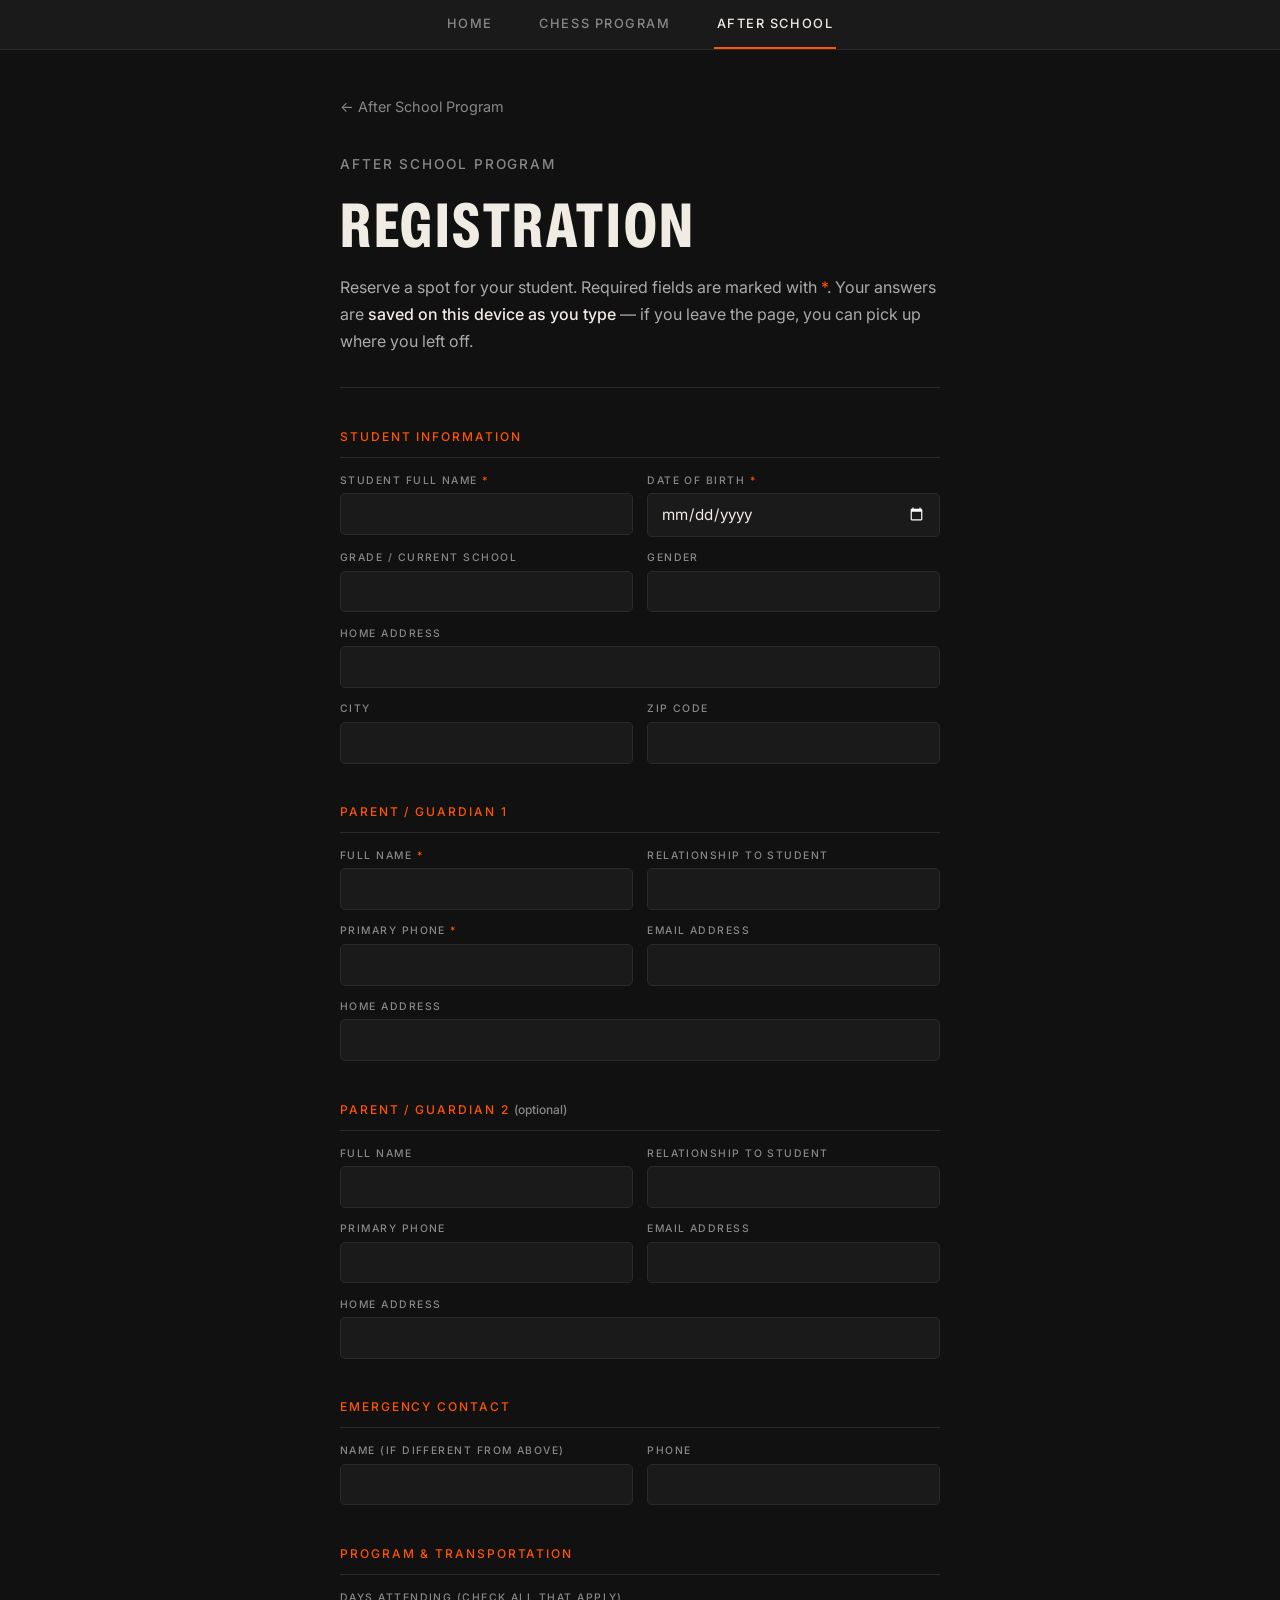
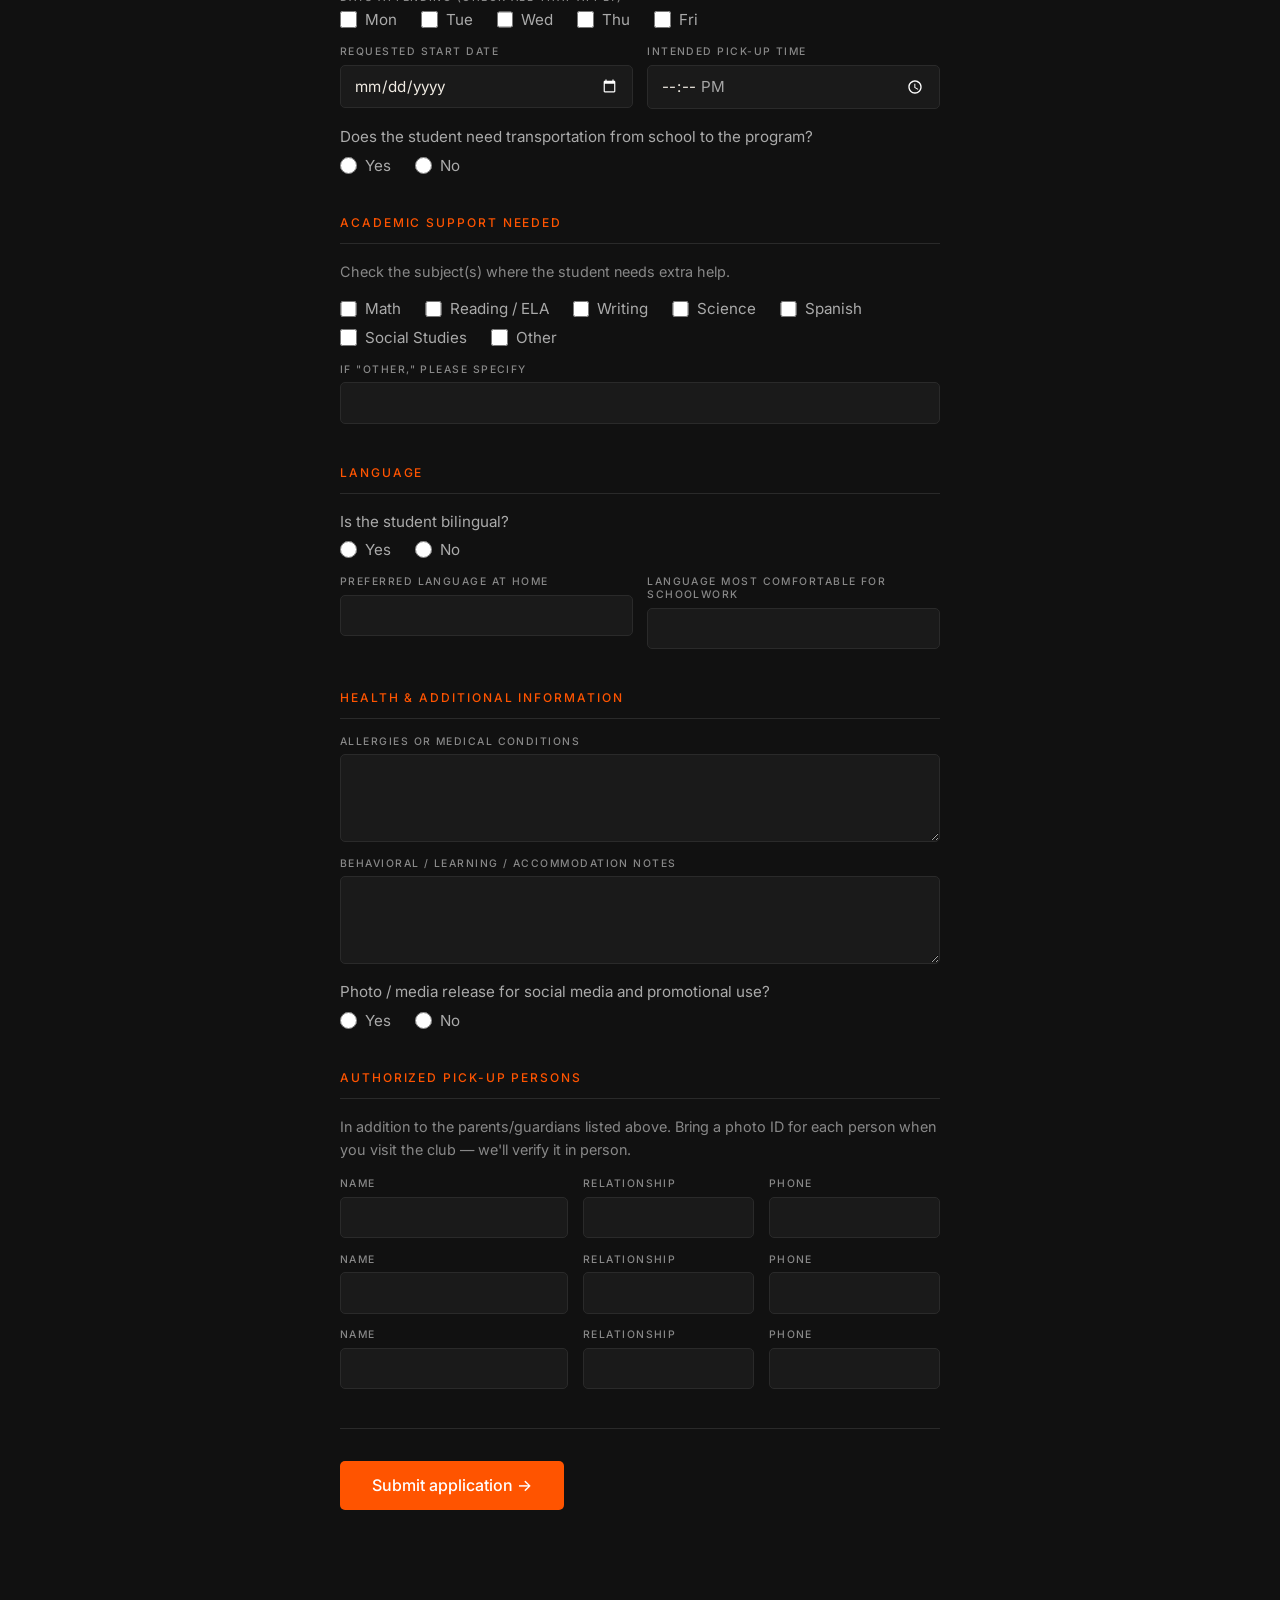
==== after-school-apply.html @ 98c93303 "Update site hours and chess program" ====
<!DOCTYPE html>
<html lang="en">
<head>
  <meta charset="UTF-8" />
  <meta name="viewport" content="width=device-width, initial-scale=1.0" />
  <title>Registration — After School Program — Ralf's Game Club</title>
  <link rel="icon" href="assets/images/favicon.svg" type="image/svg+xml" />
  <link rel="preconnect" href="https://fonts.googleapis.com" />
  <link rel="preconnect" href="https://fonts.gstatic.com" crossorigin />
  <link href="https://fonts.googleapis.com/css2?family=Inter:wght@400;500&display=swap" rel="stylesheet" />
  <style>
    @font-face {
      font-family: 'OGC';
      src: url('assets/fonts/OldschoolGroteskCondensed.ttf') format('truetype');
      font-display: swap;
    }

    *, *::before, *::after { box-sizing: border-box; margin: 0; padding: 0; }

    [hidden] { display: none !important; }

    :root {
      --orange: #ff5400;
      --bg:     #111;
      --surface:#1a1a1a;
      --text:   #f0ebe3;
      --body:   #aaa;
      --muted:  #888;
      --border: #2a2a2a;
      --heading-font: 'OGC', 'Arial Narrow', sans-serif;
      --body-font:    'Inter', system-ui, sans-serif;
    }

    body {
      font-family: var(--body-font);
      background: var(--bg);
      color: var(--text);
      min-height: 100vh;
    }

    /* ── Tab nav ── */
    .tab-bar {
      background: var(--surface);
      border-bottom: 1px solid var(--border);
    }

    .tab-row {
      display: flex;
      justify-content: center;
      gap: clamp(1rem, 5vw, 2.5rem);
      padding: 0 1rem;
    }

    .tab {
      font-size: 0.8rem;
      font-weight: 500;
      letter-spacing: 0.12em;
      text-transform: uppercase;
      color: var(--muted);
      text-decoration: none;
      padding: 1rem 0.2rem;
      border-bottom: 2px solid transparent;
      transition: color 0.2s, border-color 0.2s;
      white-space: nowrap;
    }

    .tab:hover { color: var(--text); }

    .tab.active {
      color: var(--text);
      border-bottom-color: var(--orange);
    }

    main { padding: 3rem 2rem 5rem; }

    .wrap {
      width: 100%;
      max-width: 600px;
      margin: 0 auto;
      display: flex;
      flex-direction: column;
      gap: 2.4rem;
    }

    /* ── Page header ── */
    .page-header {
      display: flex;
      flex-direction: column;
      gap: 1.2rem;
      border-bottom: 1px solid var(--border);
      padding-bottom: 2rem;
    }

    .eyebrow {
      font-size: 0.85rem;
      font-weight: 500;
      letter-spacing: 0.14em;
      text-transform: uppercase;
      color: var(--muted);
    }

    h1 {
      font-family: var(--heading-font);
      font-size: clamp(2.8rem, 8vw, 4rem);
      line-height: 0.92;
      letter-spacing: 0.04em;
      text-transform: uppercase;
      color: var(--text);
    }

    p {
      font-size: 1rem;
      line-height: 1.7;
      color: var(--body);
    }

    p strong { color: var(--text); font-weight: 500; }

    .back-link {
      display: inline-flex;
      align-items: center;
      gap: 0.4rem;
      text-decoration: none;
      color: var(--muted);
      font-size: 0.9rem;
      align-self: flex-start;
      transition: color 0.2s;
    }

    .back-link:hover { color: var(--orange); }

    .draft-note {
      font-size: 0.85rem;
      color: var(--orange);
    }

    /* ── Form sections ── */
    form {
      display: flex;
      flex-direction: column;
      gap: 2.4rem;
    }

    .form-section {
      display: flex;
      flex-direction: column;
      gap: 1rem;
    }

    .section-label {
      font-size: 0.75rem;
      font-weight: 500;
      letter-spacing: 0.16em;
      text-transform: uppercase;
      color: var(--orange);
      padding-bottom: 0.6rem;
      border-bottom: 1px solid var(--border);
    }

    .section-note {
      font-size: 0.9rem;
      line-height: 1.6;
      color: var(--muted);
    }

    .grid {
      display: grid;
      grid-template-columns: 1fr 1fr;
      gap: 0.9rem;
    }

    .grid-3 {
      display: grid;
      grid-template-columns: 1.6fr 1.2fr 1.2fr;
      gap: 0.9rem;
    }

    .full { grid-column: 1 / -1; }

    .field {
      display: flex;
      flex-direction: column;
      gap: 0.4rem;
    }

    .field > label {
      font-size: 0.65rem;
      font-weight: 500;
      letter-spacing: 0.14em;
      text-transform: uppercase;
      color: var(--muted);
    }

    .req { color: var(--orange); }

    input[type="text"],
    input[type="tel"],
    input[type="email"],
    input[type="date"],
    input[type="time"],
    textarea {
      width: 100%;
      background: var(--surface);
      border: 1px solid var(--border);
      border-radius: 5px;
      padding: 0.65rem 0.8rem;
      font-family: var(--body-font);
      font-size: 0.95rem;
      color: var(--text);
    }

    input[type="date"],
    input[type="time"] { color-scheme: dark; }

    input:focus,
    textarea:focus {
      outline: none;
      border-color: var(--orange);
    }

    input::placeholder,
    textarea::placeholder { color: #666; }

    textarea { min-height: 5.5rem; resize: vertical; }

    .question {
      font-size: 0.95rem;
      line-height: 1.6;
      color: var(--body);
    }

    .choice-row {
      display: flex;
      flex-wrap: wrap;
      gap: 0.6rem 1.5rem;
    }

    .choice {
      display: inline-flex;
      align-items: center;
      gap: 0.5rem;
      font-size: 0.95rem;
      color: var(--body);
      cursor: pointer;
    }

    .choice input {
      accent-color: var(--orange);
      width: 1.05rem;
      height: 1.05rem;
      cursor: pointer;
    }

    /* ── Submit ── */
    .submit-wrap {
      border-top: 1px solid var(--border);
      padding-top: 2rem;
      display: flex;
      flex-direction: column;
      gap: 1rem;
    }

    .submit-btn {
      display: inline-block;
      align-self: flex-start;
      background: var(--orange);
      color: #fff;
      border: none;
      cursor: pointer;
      font-family: var(--body-font);
      font-size: 1rem;
      font-weight: 500;
      padding: 0.9rem 2rem;
      border-radius: 5px;
      transition: opacity 0.15s;
    }

    .submit-btn:hover { opacity: 0.85; }
    .submit-btn:disabled { opacity: 0.5; cursor: default; }

    .form-status {
      font-size: 0.9rem;
      line-height: 1.6;
      color: var(--muted);
    }

    .form-status.error { color: #e4694a; }

    /* ── Success panel ── */
    .success-panel {
      background: var(--surface);
      border: 1px solid var(--border);
      border-radius: 6px;
      padding: 2rem;
      display: flex;
      flex-direction: column;
      gap: 0.9rem;
    }

    .success-panel h2 {
      font-family: var(--heading-font);
      font-size: 2rem;
      line-height: 0.92;
      letter-spacing: 0.04em;
      text-transform: uppercase;
      color: var(--text);
    }

    .success-panel .rule {
      width: 32px;
      height: 2px;
      background: var(--orange);
    }

    .success-panel a {
      color: var(--text);
      font-weight: 500;
      text-decoration: none;
    }

    .success-panel a:hover { color: var(--orange); }

    /* ── Responsive ── */
    @media (max-width: 480px) {
      main { padding: 2.5rem 1.5rem 4rem; }
      .grid, .grid-3 { grid-template-columns: 1fr; }
      .submit-btn { display: block; align-self: stretch; text-align: center; }
    }
  </style>
</head>
<body>

  <nav class="tab-bar" aria-label="Site">
    <div class="tab-row">
      <a class="tab" href="index.html">Home</a>
      <a class="tab" href="chess.html">Chess Program</a>
      <a class="tab active" href="after-school.html" aria-current="page">After School</a>
    </div>
  </nav>

  <main>
    <div class="wrap">

      <a class="back-link" href="after-school.html">← After School Program</a>

      <div class="page-header">
        <p class="eyebrow">After School Program</p>
        <h1>Registration</h1>
        <p>Reserve a spot for your student. Required fields are marked with <span class="req">*</span>.
        Your answers are <strong>saved on this device as you type</strong> — if you leave the page, you can pick up where you left off.</p>
        <p class="draft-note" id="draft-note" hidden>Welcome back — your saved answers were restored.</p>
      </div>

      <div class="success-panel" id="success-panel" hidden>
        <h2>Application received</h2>
        <div class="rule"></div>
        <p>Thank you — we have your registration and will be in touch soon to confirm your student's spot. Everyone's welcome at the table.</p>
        <a href="after-school.html">← Back to the After School Program</a>
      </div>

      <form id="application-form" novalidate>

        <div class="form-section">
          <p class="section-label">Student information</p>
          <div class="grid">
            <div class="field">
              <label for="student_name">Student full name <span class="req">*</span></label>
              <input type="text" id="student_name" name="student_name" autocomplete="off" required />
            </div>
            <div class="field">
              <label for="student_dob">Date of birth <span class="req">*</span></label>
              <input type="date" id="student_dob" name="student_dob" required />
            </div>
            <div class="field">
              <label for="student_grade_school">Grade / current school</label>
              <input type="text" id="student_grade_school" name="student_grade_school" />
            </div>
            <div class="field">
              <label for="student_gender">Gender</label>
              <input type="text" id="student_gender" name="student_gender" />
            </div>
            <div class="field full">
              <label for="student_address">Home address</label>
              <input type="text" id="student_address" name="student_address" />
            </div>
            <div class="field">
              <label for="student_city">City</label>
              <input type="text" id="student_city" name="student_city" />
            </div>
            <div class="field">
              <label for="student_zip">ZIP code</label>
              <input type="text" id="student_zip" name="student_zip" inputmode="numeric" />
            </div>
          </div>
        </div>

        <div class="form-section">
          <p class="section-label">Parent / Guardian 1</p>
          <div class="grid">
            <div class="field">
              <label for="g1_name">Full name <span class="req">*</span></label>
              <input type="text" id="g1_name" name="g1_name" required />
            </div>
            <div class="field">
              <label for="g1_relationship">Relationship to student</label>
              <input type="text" id="g1_relationship" name="g1_relationship" />
            </div>
            <div class="field">
              <label for="g1_phone">Primary phone <span class="req">*</span></label>
              <input type="tel" id="g1_phone" name="g1_phone" required />
            </div>
            <div class="field">
              <label for="g1_email">Email address</label>
              <input type="email" id="g1_email" name="g1_email" />
            </div>
            <div class="field full">
              <label for="g1_address">Home address</label>
              <input type="text" id="g1_address" name="g1_address" />
            </div>
          </div>
        </div>

        <div class="form-section">
          <p class="section-label">Parent / Guardian 2 <span style="color:var(--muted); letter-spacing:normal; text-transform:none;">(optional)</span></p>
          <div class="grid">
            <div class="field">
              <label for="g2_name">Full name</label>
              <input type="text" id="g2_name" name="g2_name" />
            </div>
            <div class="field">
              <label for="g2_relationship">Relationship to student</label>
              <input type="text" id="g2_relationship" name="g2_relationship" />
            </div>
            <div class="field">
              <label for="g2_phone">Primary phone</label>
              <input type="tel" id="g2_phone" name="g2_phone" />
            </div>
            <div class="field">
              <label for="g2_email">Email address</label>
              <input type="email" id="g2_email" name="g2_email" />
            </div>
            <div class="field full">
              <label for="g2_address">Home address</label>
              <input type="text" id="g2_address" name="g2_address" />
            </div>
          </div>
        </div>

        <div class="form-section">
          <p class="section-label">Emergency contact</p>
          <div class="grid">
            <div class="field">
              <label for="ec_name">Name (if different from above)</label>
              <input type="text" id="ec_name" name="ec_name" />
            </div>
            <div class="field">
              <label for="ec_phone">Phone</label>
              <input type="tel" id="ec_phone" name="ec_phone" />
            </div>
          </div>
        </div>

        <div class="form-section">
          <p class="section-label">Program &amp; transportation</p>
          <div class="field">
            <label>Days attending (check all that apply)</label>
            <div class="choice-row">
              <label class="choice"><input type="checkbox" name="day_mon" /> Mon</label>
              <label class="choice"><input type="checkbox" name="day_tue" /> Tue</label>
              <label class="choice"><input type="checkbox" name="day_wed" /> Wed</label>
              <label class="choice"><input type="checkbox" name="day_thu" /> Thu</label>
              <label class="choice"><input type="checkbox" name="day_fri" /> Fri</label>
            </div>
          </div>
          <div class="grid">
            <div class="field">
              <label for="start_date">Requested start date</label>
              <input type="date" id="start_date" name="start_date" />
            </div>
            <div class="field">
              <label for="pickup_time">Intended pick-up time</label>
              <input type="time" id="pickup_time" name="pickup_time" min="15:00" max="18:30" />
            </div>
          </div>
          <div class="field">
            <p class="question">Does the student need transportation from school to the program?</p>
            <div class="choice-row">
              <label class="choice"><input type="radio" name="transportation" value="Yes" /> Yes</label>
              <label class="choice"><input type="radio" name="transportation" value="No" /> No</label>
            </div>
          </div>
        </div>

        <div class="form-section">
          <p class="section-label">Academic support needed</p>
          <p class="section-note">Check the subject(s) where the student needs extra help.</p>
          <div class="choice-row">
            <label class="choice"><input type="checkbox" name="subj_math" /> Math</label>
            <label class="choice"><input type="checkbox" name="subj_reading" /> Reading / ELA</label>
            <label class="choice"><input type="checkbox" name="subj_writing" /> Writing</label>
            <label class="choice"><input type="checkbox" name="subj_science" /> Science</label>
            <label class="choice"><input type="checkbox" name="subj_spanish" /> Spanish</label>
            <label class="choice"><input type="checkbox" name="subj_social" /> Social Studies</label>
            <label class="choice"><input type="checkbox" name="subj_other" /> Other</label>
          </div>
          <div class="field">
            <label for="subj_other_text">If "other," please specify</label>
            <input type="text" id="subj_other_text" name="subj_other_text" />
          </div>
        </div>

        <div class="form-section">
          <p class="section-label">Language</p>
          <div class="field">
            <p class="question">Is the student bilingual?</p>
            <div class="choice-row">
              <label class="choice"><input type="radio" name="bilingual" value="Yes" /> Yes</label>
              <label class="choice"><input type="radio" name="bilingual" value="No" /> No</label>
            </div>
          </div>
          <div class="grid">
            <div class="field">
              <label for="lang_home">Preferred language at home</label>
              <input type="text" id="lang_home" name="lang_home" />
            </div>
            <div class="field">
              <label for="lang_school">Language most comfortable for schoolwork</label>
              <input type="text" id="lang_school" name="lang_school" />
            </div>
          </div>
        </div>

        <div class="form-section">
          <p class="section-label">Health &amp; additional information</p>
          <div class="grid">
            <div class="field full">
              <label for="health_allergies">Allergies or medical conditions</label>
              <textarea id="health_allergies" name="health_allergies"></textarea>
            </div>
            <div class="field full">
              <label for="health_notes">Behavioral / learning / accommodation notes</label>
              <textarea id="health_notes" name="health_notes"></textarea>
            </div>
          </div>
          <div class="field">
            <p class="question">Photo / media release for social media and promotional use?</p>
            <div class="choice-row">
              <label class="choice"><input type="radio" name="media_release" value="Yes" /> Yes</label>
              <label class="choice"><input type="radio" name="media_release" value="No" /> No</label>
            </div>
          </div>
        </div>

        <div class="form-section">
          <p class="section-label">Authorized pick-up persons</p>
          <p class="section-note">In addition to the parents/guardians listed above. Bring a photo ID for each person when you visit the club — we'll verify it in person.</p>
          <div class="grid-3">
            <div class="field">
              <label for="pickup1_name">Name</label>
              <input type="text" id="pickup1_name" name="pickup1_name" />
            </div>
            <div class="field">
              <label for="pickup1_rel">Relationship</label>
              <input type="text" id="pickup1_rel" name="pickup1_rel" />
            </div>
            <div class="field">
              <label for="pickup1_phone">Phone</label>
              <input type="tel" id="pickup1_phone" name="pickup1_phone" />
            </div>
            <div class="field">
              <label for="pickup2_name">Name</label>
              <input type="text" id="pickup2_name" name="pickup2_name" />
            </div>
            <div class="field">
              <label for="pickup2_rel">Relationship</label>
              <input type="text" id="pickup2_rel" name="pickup2_rel" />
            </div>
            <div class="field">
              <label for="pickup2_phone">Phone</label>
              <input type="tel" id="pickup2_phone" name="pickup2_phone" />
            </div>
            <div class="field">
              <label for="pickup3_name">Name</label>
              <input type="text" id="pickup3_name" name="pickup3_name" />
            </div>
            <div class="field">
              <label for="pickup3_rel">Relationship</label>
              <input type="text" id="pickup3_rel" name="pickup3_rel" />
            </div>
            <div class="field">
              <label for="pickup3_phone">Phone</label>
              <input type="tel" id="pickup3_phone" name="pickup3_phone" />
            </div>
          </div>
        </div>

        <div class="submit-wrap">
          <button type="submit" class="submit-btn" id="submit-btn">Submit application →</button>
          <p class="form-status" id="form-status"></p>
        </div>

      </form>

    </div>
  </main>

  <script>
    (function () {
      var STORAGE_KEY = 'rgc-after-school-application';
      var form = document.getElementById('application-form');
      var draftNote = document.getElementById('draft-note');
      var successPanel = document.getElementById('success-panel');
      var submitBtn = document.getElementById('submit-btn');
      var statusEl = document.getElementById('form-status');

      /* ── Draft persistence ── */
      function snapshot() {
        var data = {};
        Array.prototype.forEach.call(form.elements, function (el) {
          if (!el.name) return;
          if (el.type === 'checkbox') data[el.name] = el.checked;
          else if (el.type === 'radio') { if (el.checked) data[el.name] = el.value; }
          else data[el.name] = el.value;
        });
        return data;
      }

      function saveDraft() {
        try { localStorage.setItem(STORAGE_KEY, JSON.stringify(snapshot())); } catch (e) {}
      }

      function restoreDraft() {
        var saved;
        try { saved = JSON.parse(localStorage.getItem(STORAGE_KEY) || 'null'); } catch (e) {}
        if (!saved) return;
        var restoredAny = false;
        Array.prototype.forEach.call(form.elements, function (el) {
          if (!el.name || !(el.name in saved)) return;
          if (el.type === 'checkbox') {
            el.checked = !!saved[el.name];
            if (el.checked) restoredAny = true;
          } else if (el.type === 'radio') {
            el.checked = (el.value === saved[el.name]);
            if (el.checked) restoredAny = true;
          } else {
            el.value = saved[el.name] || '';
            if (el.value) restoredAny = true;
          }
        });
        if (restoredAny) draftNote.hidden = false;
      }

      form.addEventListener('input', saveDraft);
      form.addEventListener('change', saveDraft);
      restoreDraft();

      /* ── Formatting helpers ── */
      function fmtDate(iso) {
        if (!iso) return '';
        var p = iso.split('-');
        return p.length === 3 ? p[1] + '/' + p[2] + '/' + p[0] : iso;
      }

      function fmtTime(t) {
        if (!t) return '';
        var p = t.split(':');
        var h = parseInt(p[0], 10);
        var ap = h >= 12 ? 'PM' : 'AM';
        h = h % 12 || 12;
        return h + ':' + p[1] + ' ' + ap;
      }

      function val(name) {
        var el = form.elements[name];
        return el ? el.value.trim() : '';
      }

      function radio(name) {
        var el = form.querySelector('input[name="' + name + '"]:checked');
        return el ? el.value : '';
      }

      function checkedList(pairs) {
        return pairs.filter(function (p) { return form.elements[p[0]].checked; })
                    .map(function (p) { return p[1]; })
                    .join(', ');
      }

      function pickupRow(n) {
        var parts = [val('pickup' + n + '_name'), val('pickup' + n + '_rel'), val('pickup' + n + '_phone')];
        return parts.some(Boolean) ? parts.join(' — ') : '';
      }

      /* ── Submit ── */
      form.addEventListener('submit', function (e) {
        e.preventDefault();
        if (!form.reportValidity()) return;

        var payload = {
          _subject: "After School Program Registration — " + val('student_name'),
          _template: 'table',
          'Student full name': val('student_name'),
          'Date of birth': fmtDate(val('student_dob')),
          'Grade / current school': val('student_grade_school'),
          'Gender': val('student_gender'),
          'Student home address': [val('student_address'), val('student_city'), val('student_zip')].filter(Boolean).join(', '),
          'Guardian 1 name': val('g1_name'),
          'Guardian 1 relationship': val('g1_relationship'),
          'Guardian 1 phone': val('g1_phone'),
          'Guardian 1 email': val('g1_email'),
          'Guardian 1 address': val('g1_address'),
          'Guardian 2 name': val('g2_name'),
          'Guardian 2 relationship': val('g2_relationship'),
          'Guardian 2 phone': val('g2_phone'),
          'Guardian 2 email': val('g2_email'),
          'Guardian 2 address': val('g2_address'),
          'Emergency contact': val('ec_name'),
          'Emergency contact phone': val('ec_phone'),
          'Days attending': checkedList([
            ['day_mon', 'Mon'], ['day_tue', 'Tue'], ['day_wed', 'Wed'], ['day_thu', 'Thu'], ['day_fri', 'Fri']
          ]),
          'Requested start date': fmtDate(val('start_date')),
          'Intended pick-up time': fmtTime(val('pickup_time')),
          'Needs transportation from school': radio('transportation'),
          'Academic support needed': checkedList([
            ['subj_math', 'Math'], ['subj_reading', 'Reading / ELA'], ['subj_writing', 'Writing'],
            ['subj_science', 'Science'], ['subj_spanish', 'Spanish'], ['subj_social', 'Social Studies'],
            ['subj_other', 'Other']
          ]),
          'Other subject': val('subj_other_text'),
          'Bilingual': radio('bilingual'),
          'Preferred language at home': val('lang_home'),
          'Language for schoolwork': val('lang_school'),
          'Allergies or medical conditions': val('health_allergies'),
          'Behavioral / learning / accommodation notes': val('health_notes'),
          'Photo / media release': radio('media_release'),
          'Authorized pick-up person 1': pickupRow(1),
          'Authorized pick-up person 2': pickupRow(2),
          'Authorized pick-up person 3': pickupRow(3)
        };

        submitBtn.disabled = true;
        submitBtn.textContent = 'Sending…';
        statusEl.textContent = '';
        statusEl.classList.remove('error');

        var endpoint = 'https://formsubmit.co/ajax/' + ['vicky', 'ralfsgameclub.com'].join('@');

        fetch(endpoint, {
          method: 'POST',
          headers: { 'Content-Type': 'application/json', 'Accept': 'application/json' },
          body: JSON.stringify(payload)
        })
          .then(function (res) {
            if (!res.ok) throw new Error('HTTP ' + res.status);
            return res.json();
          })
          .then(function (json) {
            if (!json || String(json.success) !== 'true') throw new Error(json && json.message);
            try { localStorage.removeItem(STORAGE_KEY); } catch (e) {}
            form.hidden = true;
            draftNote.hidden = true;
            successPanel.hidden = false;
            successPanel.scrollIntoView({ behavior: 'smooth', block: 'center' });
          })
          .catch(function () {
            submitBtn.disabled = false;
            submitBtn.textContent = 'Submit application →';
            statusEl.classList.add('error');
            statusEl.textContent = "Something went wrong and your application wasn't sent. Your answers are still saved on this device — please try again in a moment.";
          });
      });
    })();
  </script>

</body>
</html>
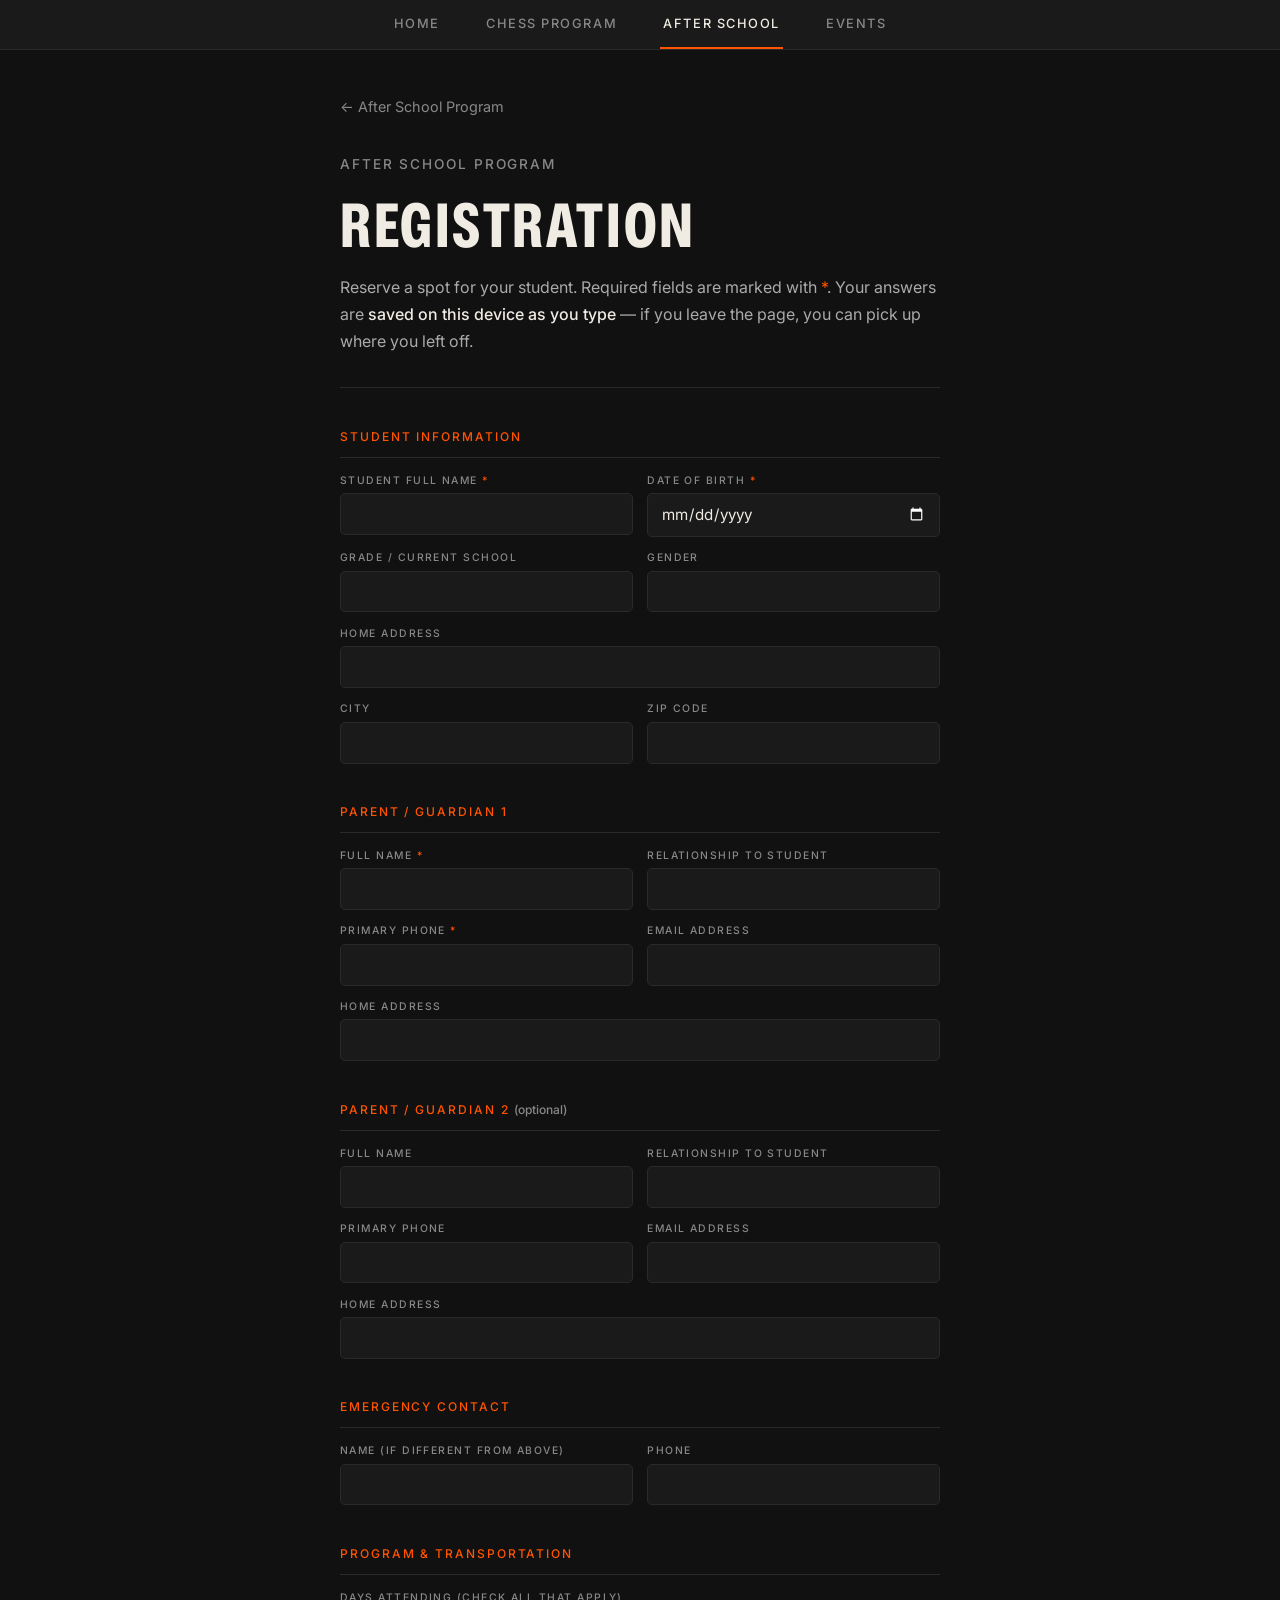
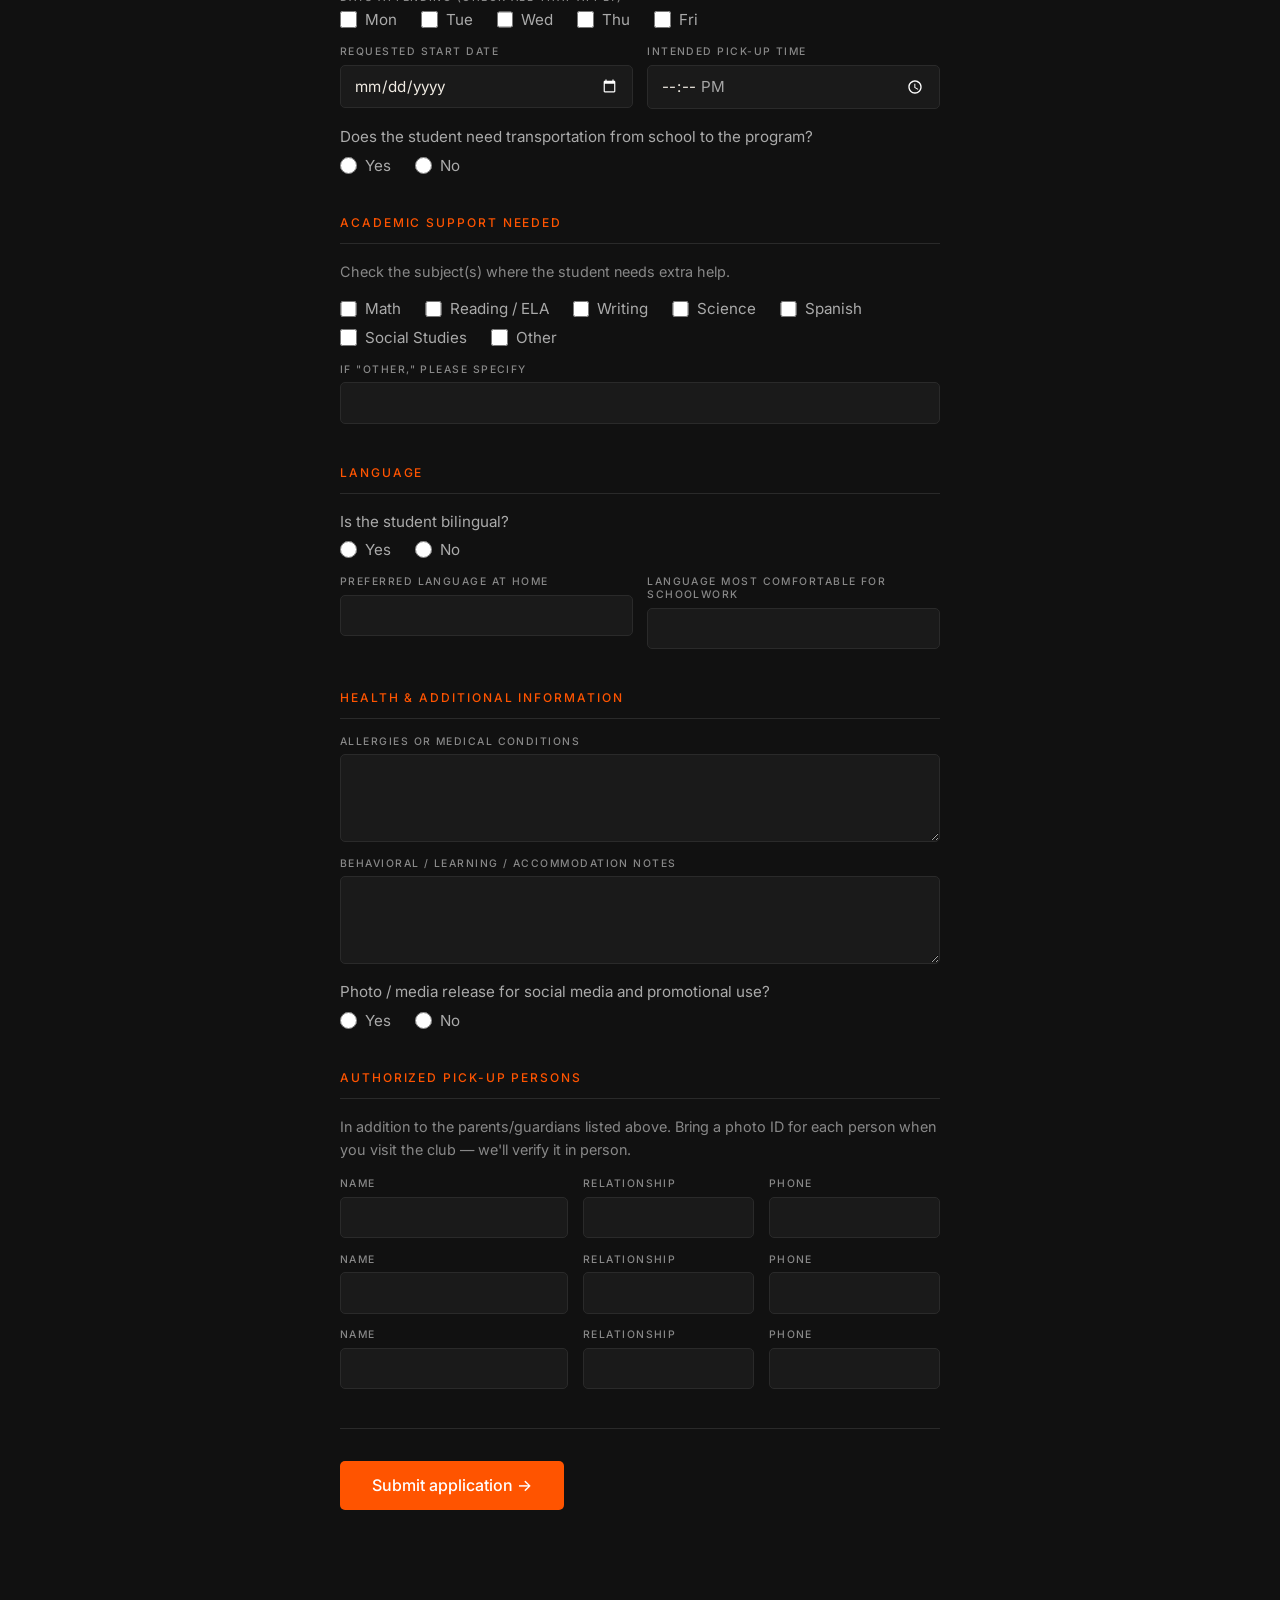
==== commit 4f4c2a87: "Add events calendar and update hours" ====
--- a/after-school-apply.html
+++ b/after-school-apply.html
@@ -335,6 +335,7 @@
       <a class="tab" href="index.html">Home</a>
       <a class="tab" href="chess.html">Chess Program</a>
       <a class="tab active" href="after-school.html" aria-current="page">After School</a>
+      <a class="tab" href="events.html">Events</a>
     </div>
   </nav>
 
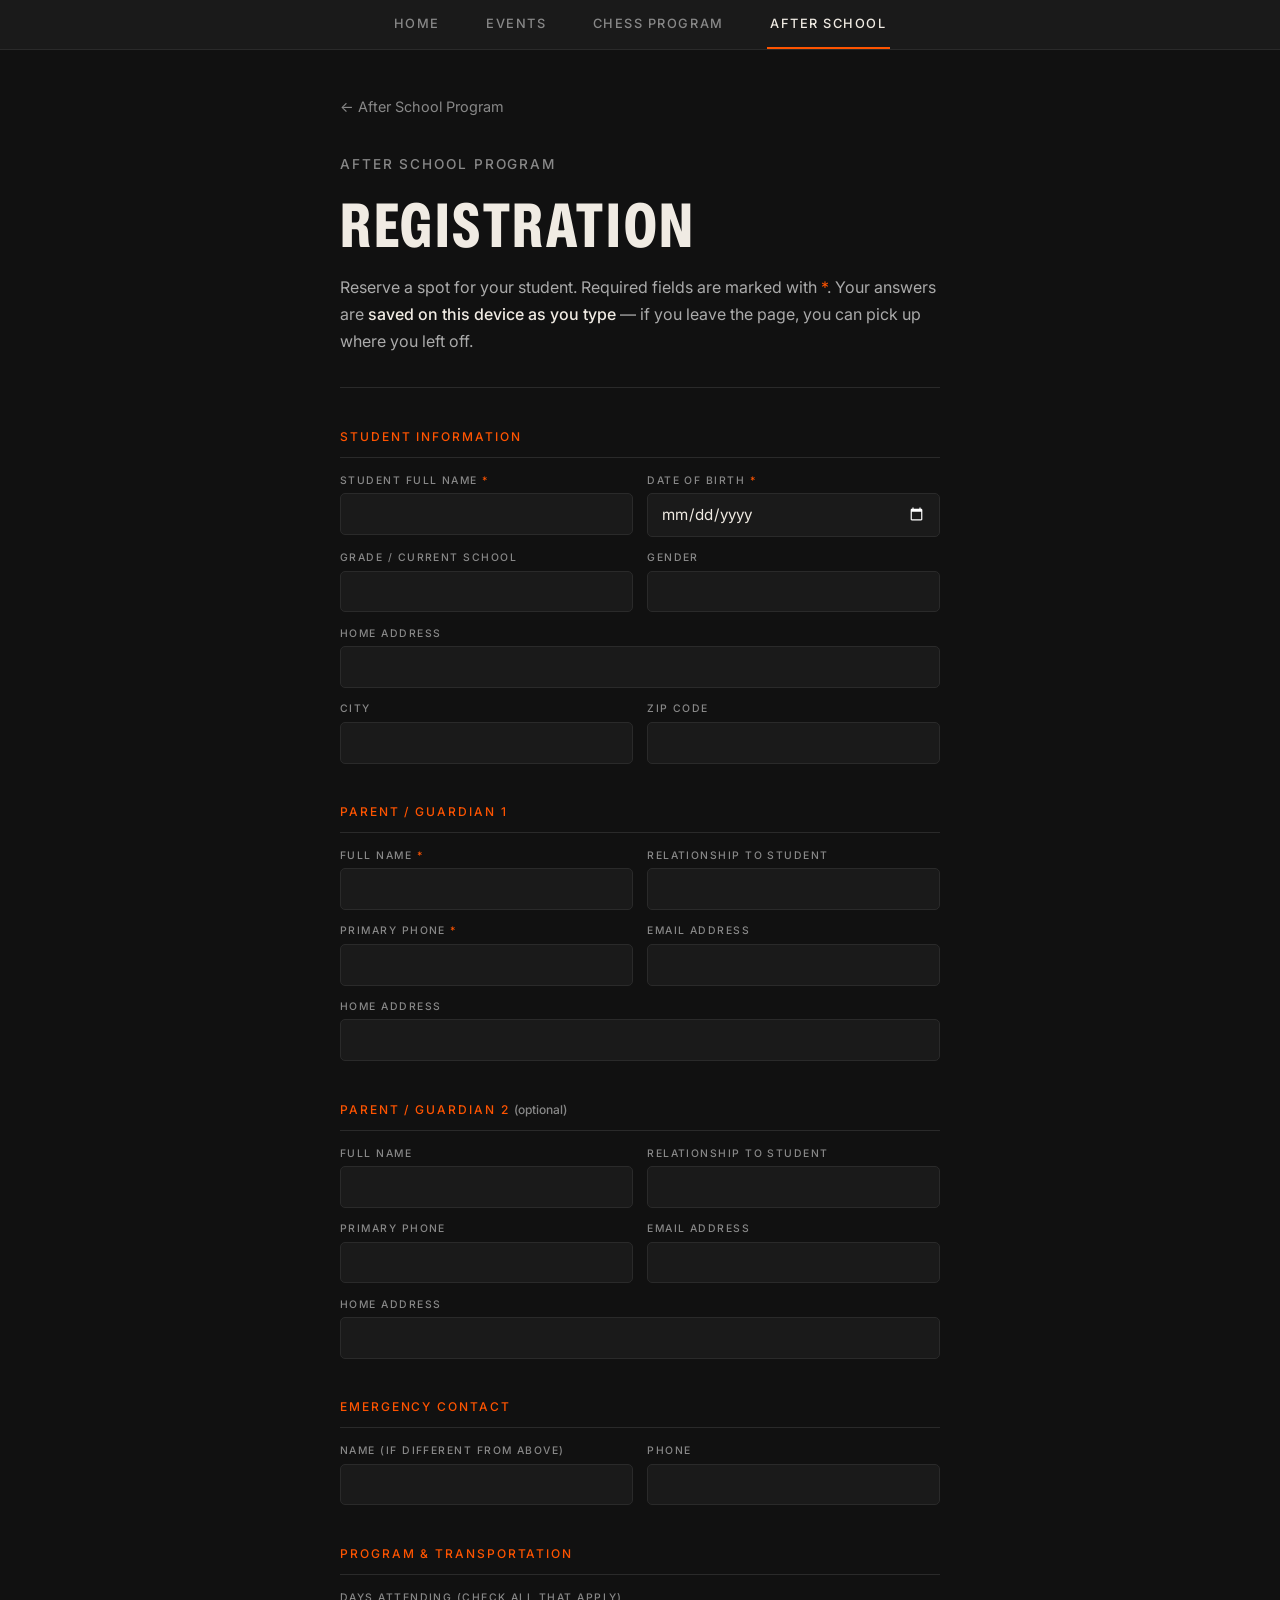
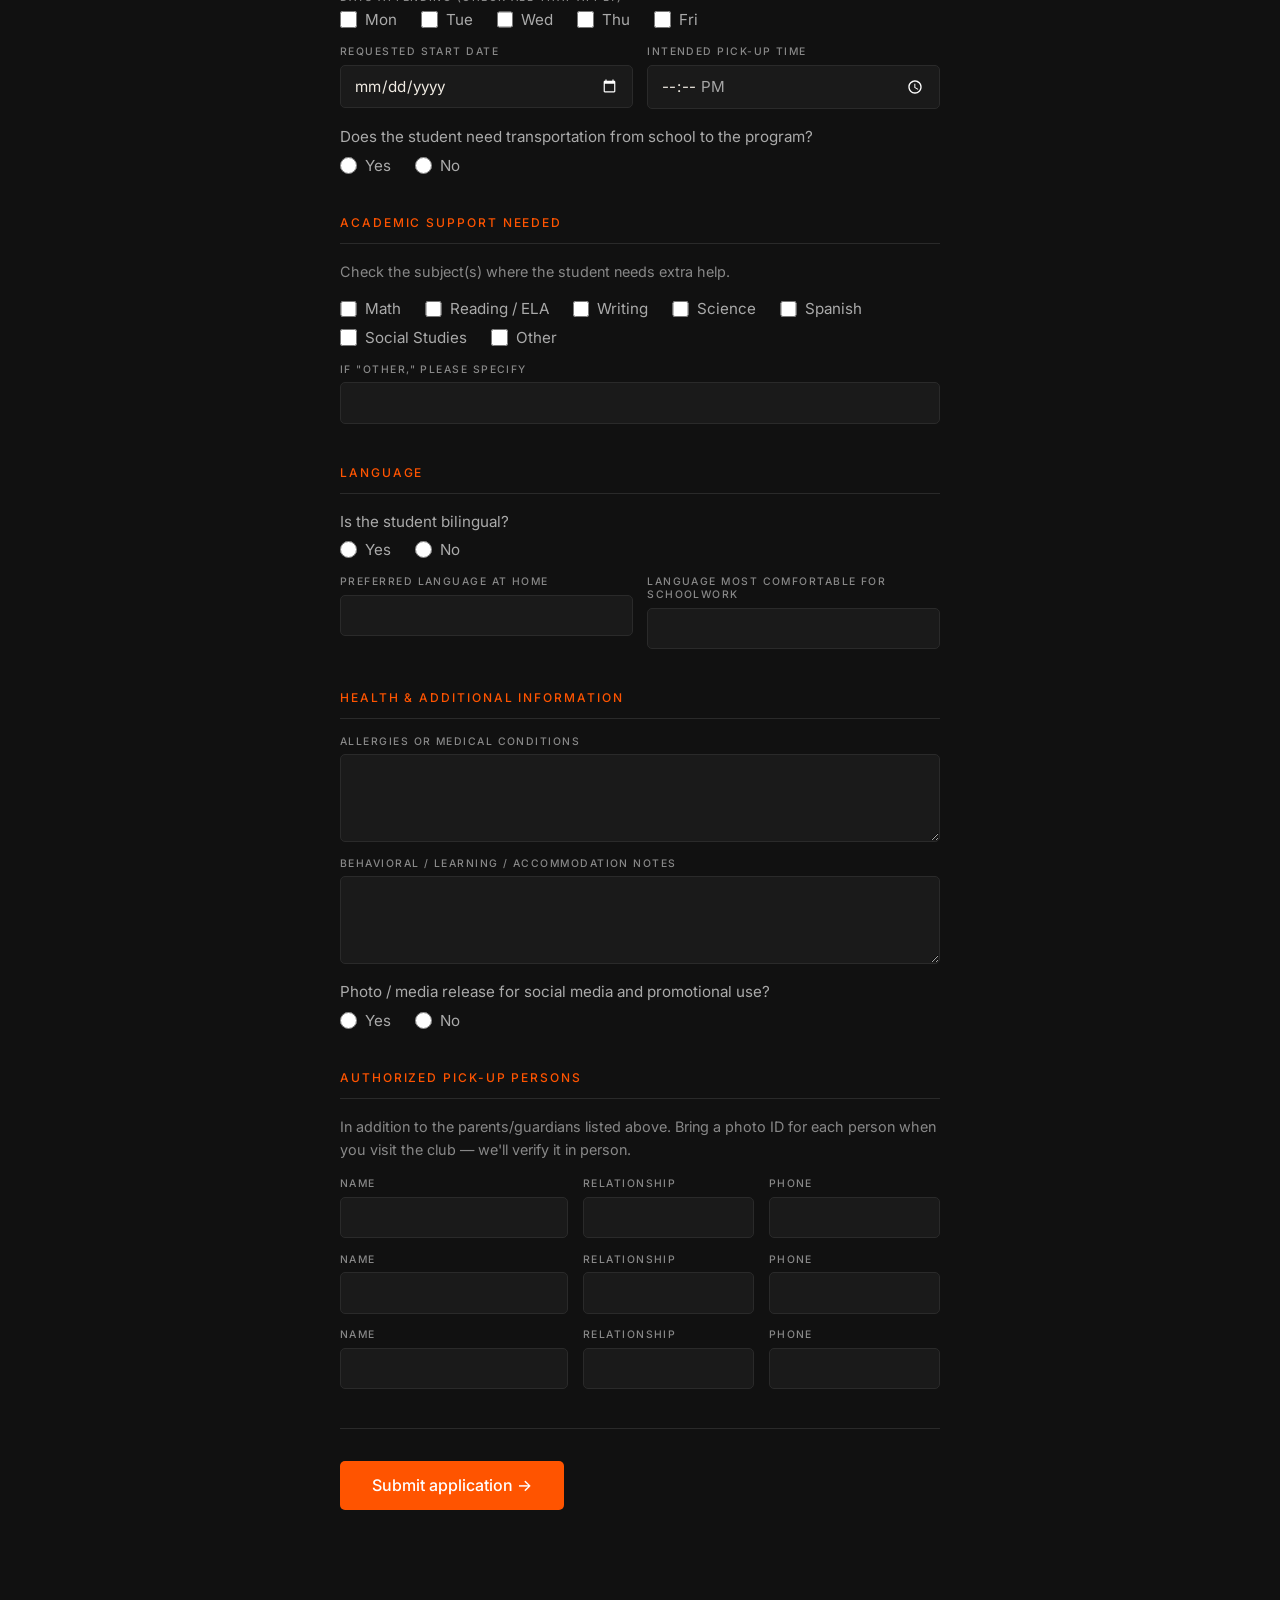
==== commit 71ae23f4: "Move events next to home in navigation" ====
--- a/after-school-apply.html
+++ b/after-school-apply.html
@@ -333,9 +333,9 @@
   <nav class="tab-bar" aria-label="Site">
     <div class="tab-row">
       <a class="tab" href="index.html">Home</a>
+      <a class="tab" href="events.html">Events</a>
       <a class="tab" href="chess.html">Chess Program</a>
       <a class="tab active" href="after-school.html" aria-current="page">After School</a>
-      <a class="tab" href="events.html">Events</a>
     </div>
   </nav>
 
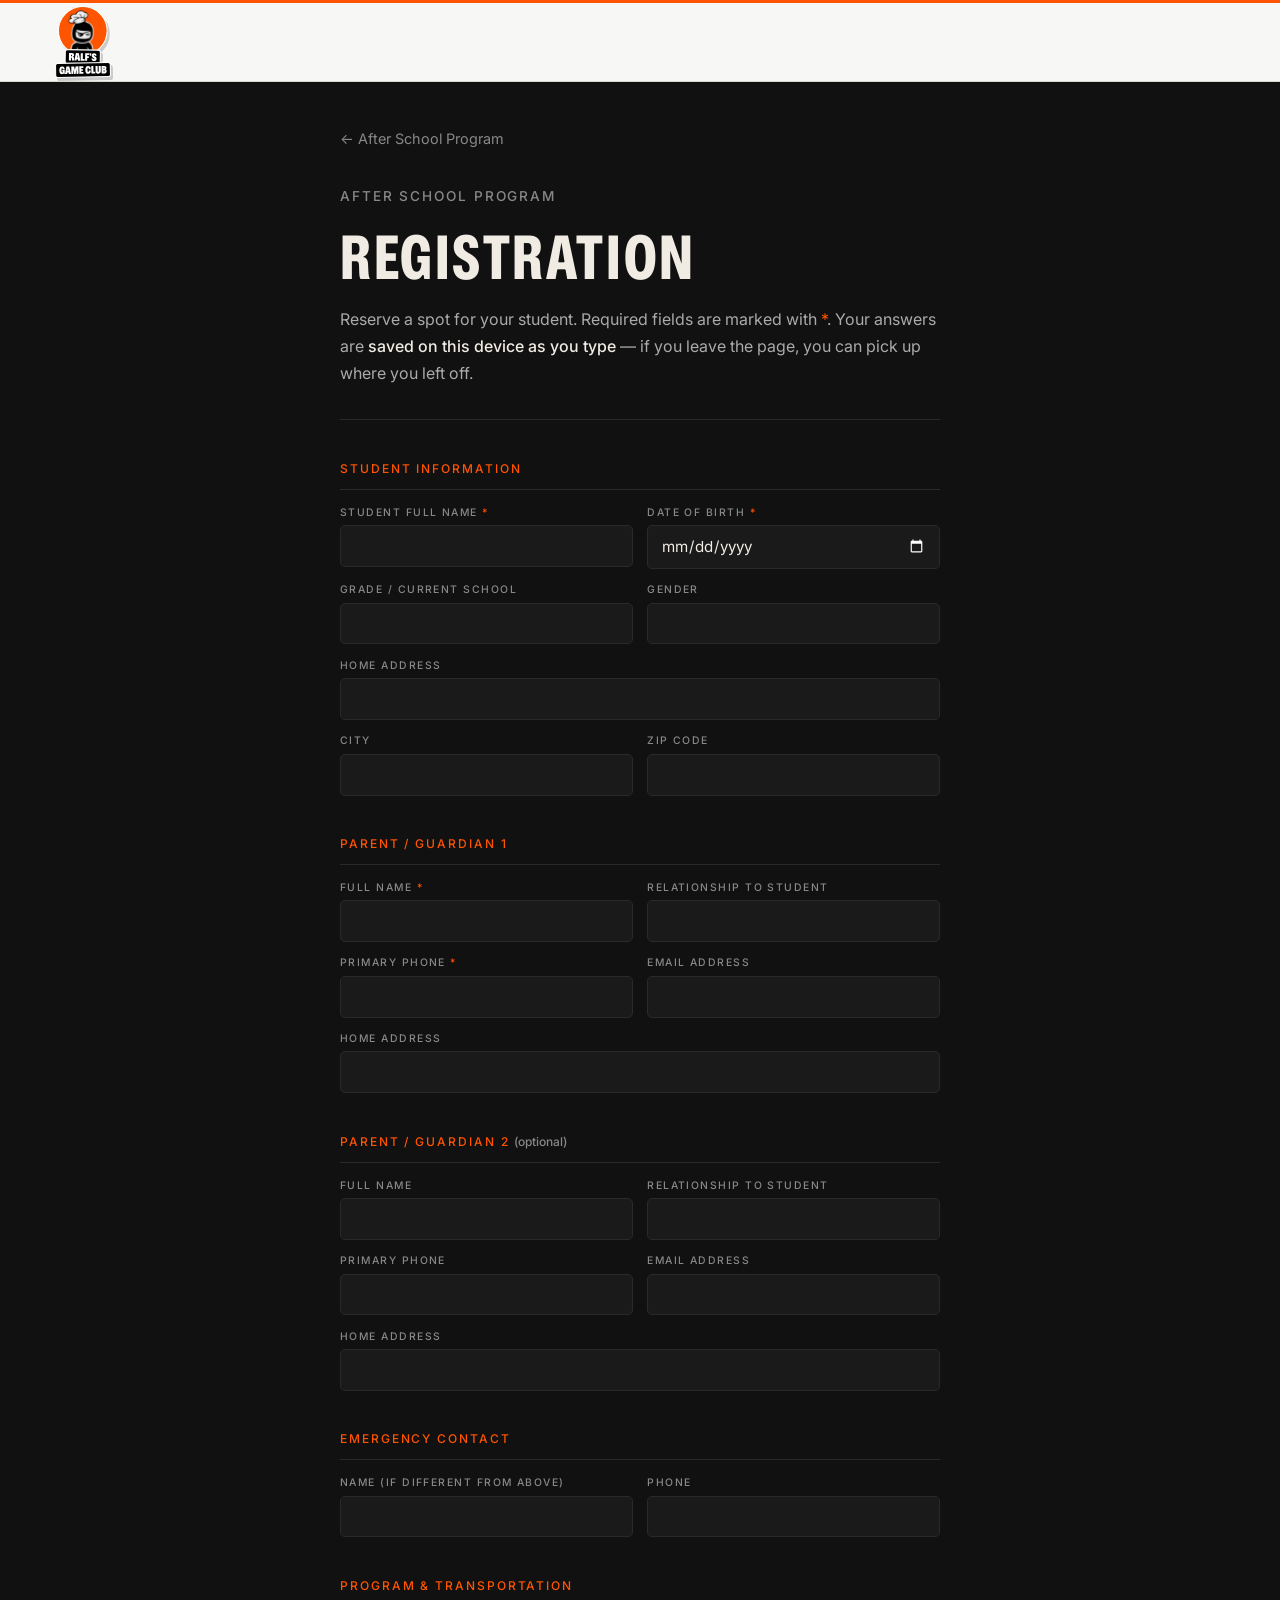
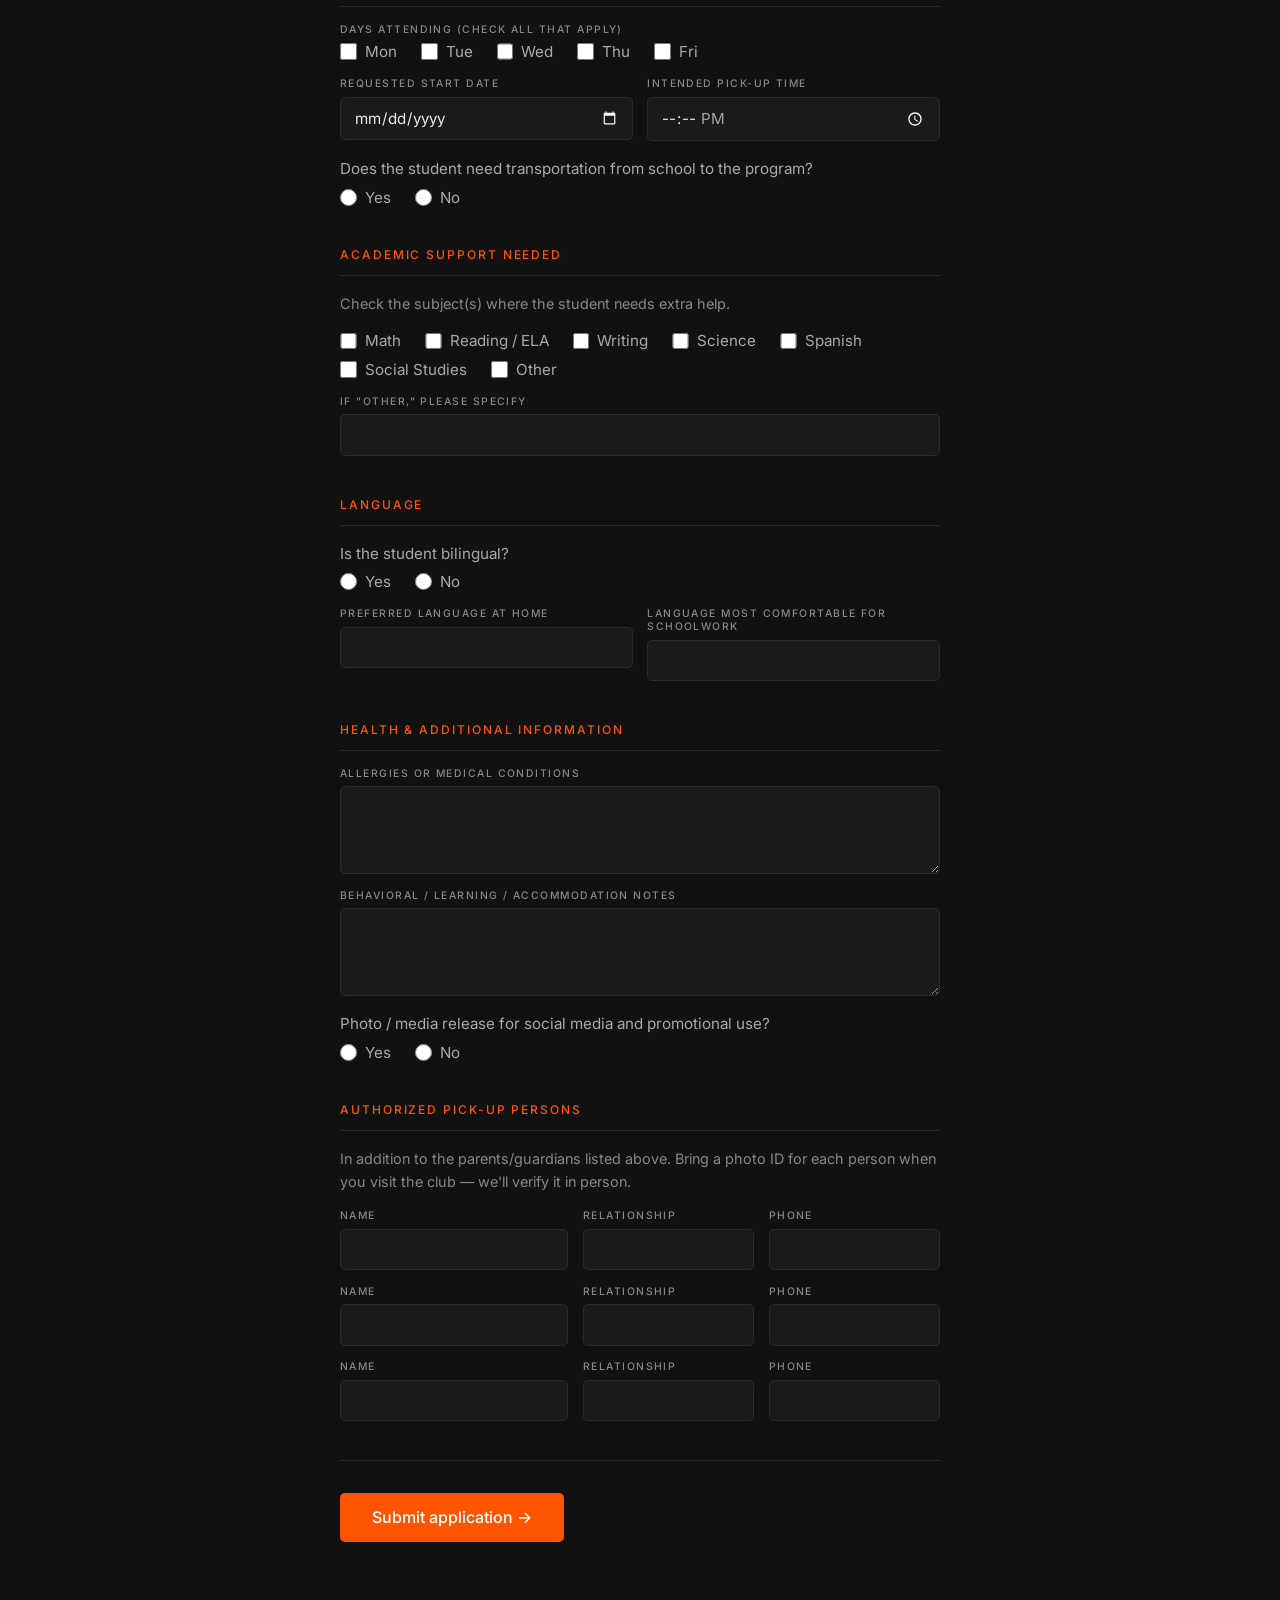
==== commit a28a36c6: "Unify subpage home logo navigation" ====
--- a/after-school-apply.html
+++ b/after-school-apply.html
@@ -5,6 +5,7 @@
   <meta name="viewport" content="width=device-width, initial-scale=1.0" />
   <title>Registration — After School Program — Ralf's Game Club</title>
   <link rel="icon" href="assets/images/favicon.svg" type="image/svg+xml" />
+  <link rel="stylesheet" href="subpage-brand.css" />
   <link rel="preconnect" href="https://fonts.googleapis.com" />
   <link rel="preconnect" href="https://fonts.gstatic.com" crossorigin />
   <link href="https://fonts.googleapis.com/css2?family=Inter:wght@400;500&display=swap" rel="stylesheet" />
@@ -330,14 +331,7 @@
 </head>
 <body>
 
-  <nav class="tab-bar" aria-label="Site">
-    <div class="tab-row">
-      <a class="tab" href="index.html">Home</a>
-      <a class="tab" href="events.html">Events</a>
-      <a class="tab" href="chess.html">Chess Program</a>
-      <a class="tab active" href="after-school.html" aria-current="page">After School</a>
-    </div>
-  </nav>
+  <header class="subpage-bar"><a class="subpage-logo" href="index.html" aria-label="Return to Ralf's Game Club home"><img src="assets/images/Ralfs Game Club Logo.svg" alt="Ralf's Game Club"></a></header>
 
   <main>
     <div class="wrap">
--- a/subpage-brand.css
+++ b/subpage-brand.css
@@ -0,0 +1,5 @@
+.subpage-bar{min-height:82px;display:flex;align-items:center;padding:0 clamp(18px,4vw,64px);background:#f7f7f5;border-top:3px solid #ff5400;border-bottom:1px solid #d9d7d2;position:relative;z-index:20}
+.subpage-logo{display:flex;align-items:center;width:max-content}
+.subpage-logo img{display:block;width:64px;height:72px;object-fit:contain;filter:drop-shadow(2px 3px 0 rgba(0,0,0,.18))}
+.subpage-bar .subpage-tools{margin-left:auto}
+@media(max-width:760px){.subpage-bar{min-height:72px;padding:0 16px}.subpage-logo img{width:50px;height:59px}}
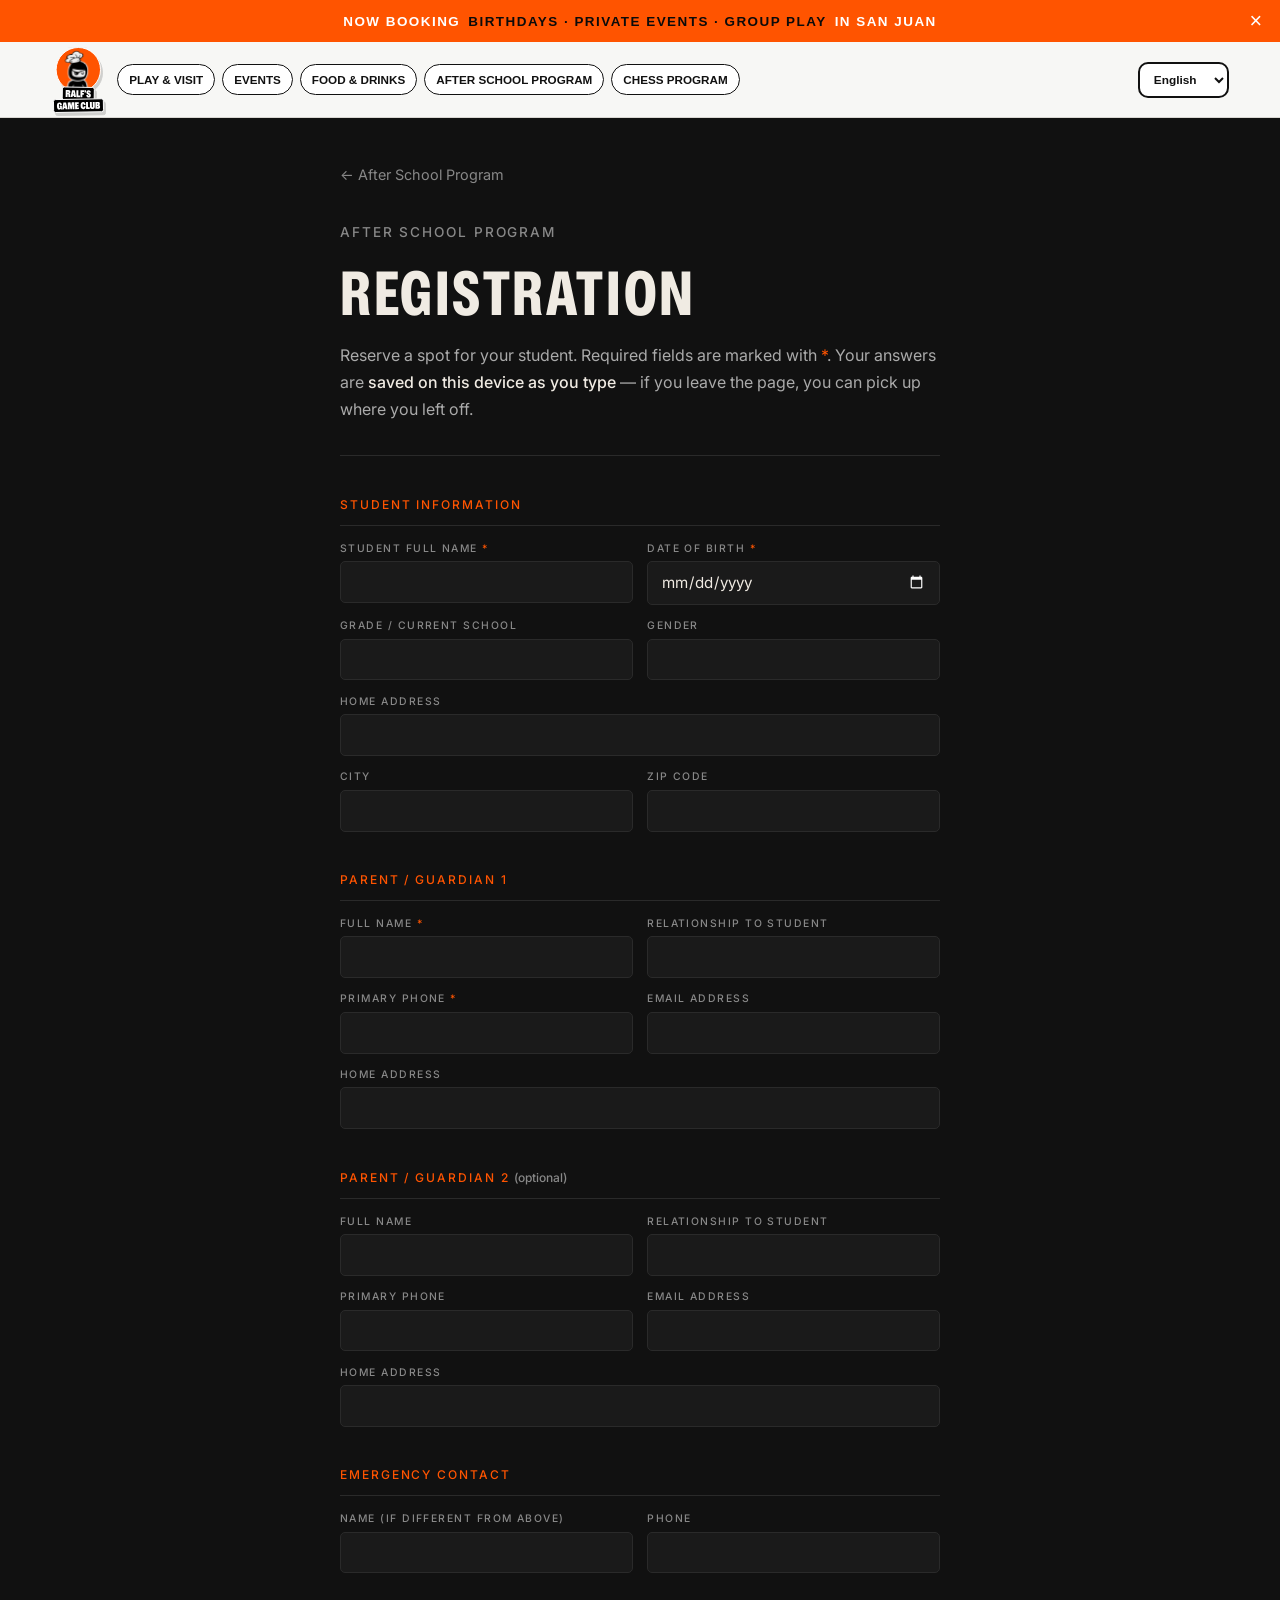
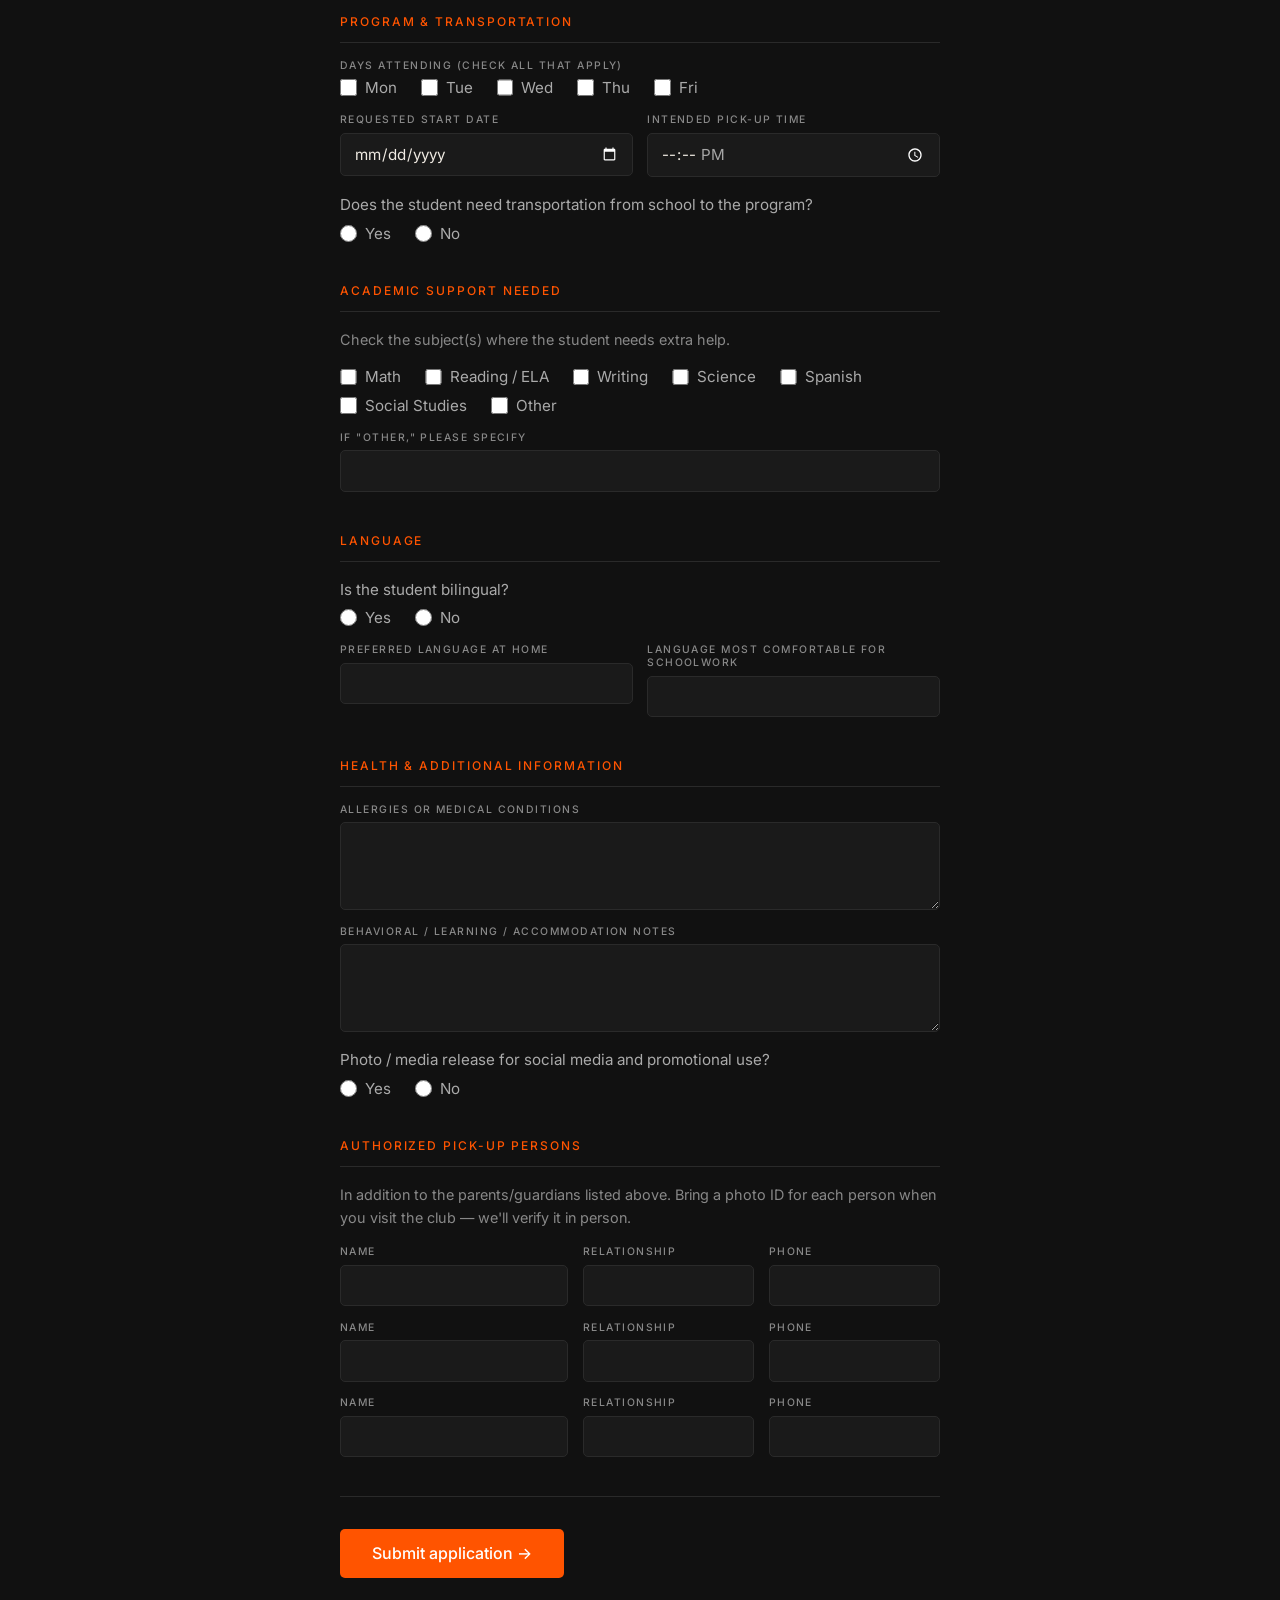
==== commit de7226ce: "Add persistent navigation across site" ====
--- a/after-school-apply.html
+++ b/after-school-apply.html
@@ -328,6 +328,8 @@
       .submit-btn { display: block; align-self: stretch; text-align: center; }
     }
   </style>
+  <link rel="stylesheet" href="site-header.css">
+  <script src="site-header.js" defer></script>
 </head>
 <body>
 
--- a/site-header.css
+++ b/site-header.css
@@ -0,0 +1 @@
+.global-site-shell{position:sticky;top:0;z-index:1000;font-family:"DM Sans",Arial,sans-serif}.global-announcement{height:42px;background:#ff5400;color:#fff;display:flex;align-items:center;justify-content:center;text-align:center;font-size:.84rem;font-weight:800;letter-spacing:.11em;text-transform:uppercase;padding:0 50px;position:relative}.global-announcement strong{color:#0b0b0b;margin:0 .5rem}.global-announcement button{position:absolute;right:18px;top:50%;transform:translateY(-50%);border:0;background:transparent;color:#fff;font-size:1.35rem;cursor:pointer}.global-nav{height:76px;background:#f7f7f5;color:#111;display:flex;align-items:center;gap:12px;padding:0 clamp(18px,4vw,64px);border-bottom:1px solid #d9d7d2}.global-logo{display:flex;align-items:center;flex:0 0 auto}.global-logo img{display:block;width:54px;height:66px;object-fit:contain;filter:drop-shadow(2px 3px 0 rgba(0,0,0,.16))}.global-links{display:flex;align-items:center;gap:7px;min-width:0;overflow-x:auto;scrollbar-width:none}.global-links::-webkit-scrollbar{display:none}.global-links a{flex:0 0 auto;color:#111;text-decoration:none;border:1.5px solid #111;border-radius:999px;background:#fff;padding:8px 11px;font-size:.73rem;font-weight:900;text-transform:uppercase;white-space:nowrap}.global-links a:hover,.global-links a:focus-visible{background:#ff5400}.global-language{margin-left:auto;flex:0 0 auto;border:2px solid #111;border-radius:10px;background:#fff;color:#111;padding:8px 10px;font:800 .74rem "DM Sans",Arial,sans-serif;cursor:pointer}.subpage-bar{display:none!important}@media(max-width:700px){.global-announcement{height:44px;justify-content:flex-start;font-size:.62rem;padding:0 40px 0 12px;letter-spacing:.07em}.global-nav{height:70px;padding:0 10px;gap:7px}.global-logo img{width:45px;height:56px}.global-links{gap:5px}.global-links a{font-size:.61rem;padding:7px 8px}.global-language{max-width:82px;padding:7px 6px;font-size:.66rem}}
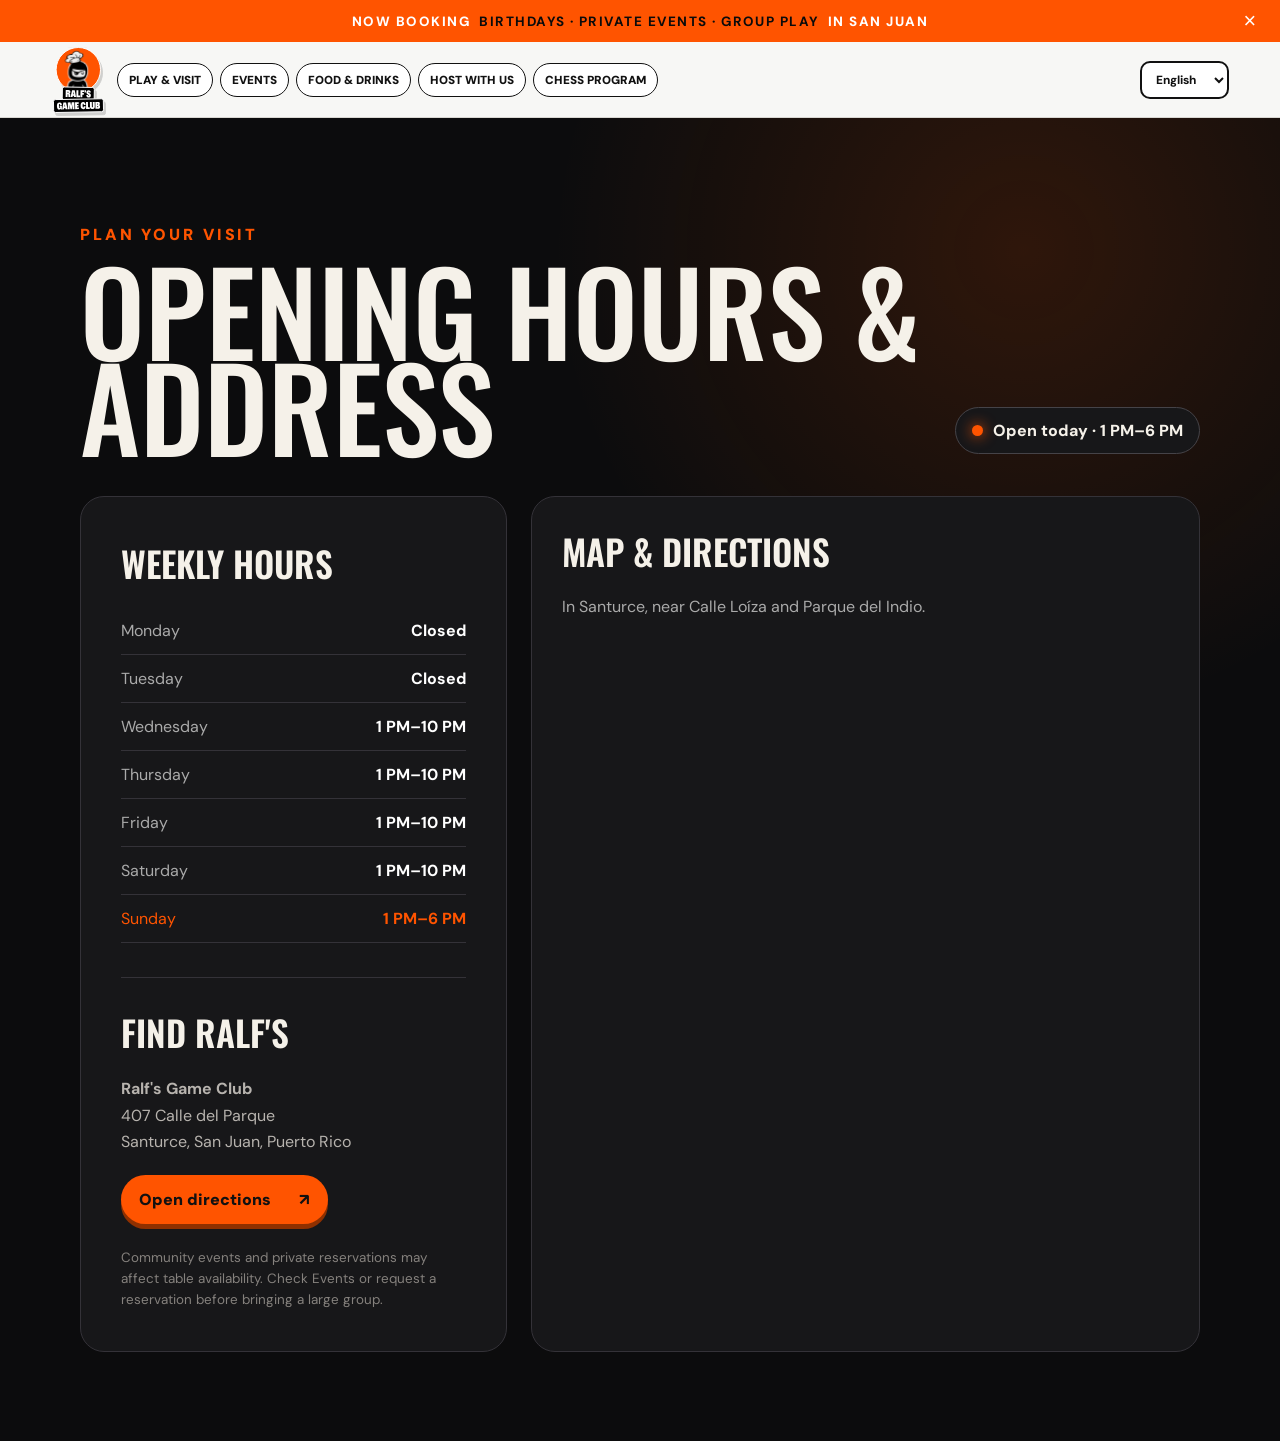
==== commit 031cadf9: "Add community hosting and visit pages" ====
--- a/after-school-apply.html
+++ b/after-school-apply.html
@@ -1,774 +1,11 @@
-<!DOCTYPE html>
+<!doctype html>
 <html lang="en">
 <head>
-  <meta charset="UTF-8" />
-  <meta name="viewport" content="width=device-width, initial-scale=1.0" />
-  <title>Registration — After School Program — Ralf's Game Club</title>
-  <link rel="icon" href="assets/images/favicon.svg" type="image/svg+xml" />
-  <link rel="stylesheet" href="subpage-brand.css" />
-  <link rel="preconnect" href="https://fonts.googleapis.com" />
-  <link rel="preconnect" href="https://fonts.gstatic.com" crossorigin />
-  <link href="https://fonts.googleapis.com/css2?family=Inter:wght@400;500&display=swap" rel="stylesheet" />
-  <style>
-    @font-face {
-      font-family: 'OGC';
-      src: url('assets/fonts/OldschoolGroteskCondensed.ttf') format('truetype');
-      font-display: swap;
-    }
-
-    *, *::before, *::after { box-sizing: border-box; margin: 0; padding: 0; }
-
-    [hidden] { display: none !important; }
-
-    :root {
-      --orange: #ff5400;
-      --bg:     #111;
-      --surface:#1a1a1a;
-      --text:   #f0ebe3;
-      --body:   #aaa;
-      --muted:  #888;
-      --border: #2a2a2a;
-      --heading-font: 'OGC', 'Arial Narrow', sans-serif;
-      --body-font:    'Inter', system-ui, sans-serif;
-    }
-
-    body {
-      font-family: var(--body-font);
-      background: var(--bg);
-      color: var(--text);
-      min-height: 100vh;
-    }
-
-    /* ── Tab nav ── */
-    .tab-bar {
-      background: var(--surface);
-      border-bottom: 1px solid var(--border);
-    }
-
-    .tab-row {
-      display: flex;
-      justify-content: center;
-      gap: clamp(1rem, 5vw, 2.5rem);
-      padding: 0 1rem;
-    }
-
-    .tab {
-      font-size: 0.8rem;
-      font-weight: 500;
-      letter-spacing: 0.12em;
-      text-transform: uppercase;
-      color: var(--muted);
-      text-decoration: none;
-      padding: 1rem 0.2rem;
-      border-bottom: 2px solid transparent;
-      transition: color 0.2s, border-color 0.2s;
-      white-space: nowrap;
-    }
-
-    .tab:hover { color: var(--text); }
-
-    .tab.active {
-      color: var(--text);
-      border-bottom-color: var(--orange);
-    }
-
-    main { padding: 3rem 2rem 5rem; }
-
-    .wrap {
-      width: 100%;
-      max-width: 600px;
-      margin: 0 auto;
-      display: flex;
-      flex-direction: column;
-      gap: 2.4rem;
-    }
-
-    /* ── Page header ── */
-    .page-header {
-      display: flex;
-      flex-direction: column;
-      gap: 1.2rem;
-      border-bottom: 1px solid var(--border);
-      padding-bottom: 2rem;
-    }
-
-    .eyebrow {
-      font-size: 0.85rem;
-      font-weight: 500;
-      letter-spacing: 0.14em;
-      text-transform: uppercase;
-      color: var(--muted);
-    }
-
-    h1 {
-      font-family: var(--heading-font);
-      font-size: clamp(2.8rem, 8vw, 4rem);
-      line-height: 0.92;
-      letter-spacing: 0.04em;
-      text-transform: uppercase;
-      color: var(--text);
-    }
-
-    p {
-      font-size: 1rem;
-      line-height: 1.7;
-      color: var(--body);
-    }
-
-    p strong { color: var(--text); font-weight: 500; }
-
-    .back-link {
-      display: inline-flex;
-      align-items: center;
-      gap: 0.4rem;
-      text-decoration: none;
-      color: var(--muted);
-      font-size: 0.9rem;
-      align-self: flex-start;
-      transition: color 0.2s;
-    }
-
-    .back-link:hover { color: var(--orange); }
-
-    .draft-note {
-      font-size: 0.85rem;
-      color: var(--orange);
-    }
-
-    /* ── Form sections ── */
-    form {
-      display: flex;
-      flex-direction: column;
-      gap: 2.4rem;
-    }
-
-    .form-section {
-      display: flex;
-      flex-direction: column;
-      gap: 1rem;
-    }
-
-    .section-label {
-      font-size: 0.75rem;
-      font-weight: 500;
-      letter-spacing: 0.16em;
-      text-transform: uppercase;
-      color: var(--orange);
-      padding-bottom: 0.6rem;
-      border-bottom: 1px solid var(--border);
-    }
-
-    .section-note {
-      font-size: 0.9rem;
-      line-height: 1.6;
-      color: var(--muted);
-    }
-
-    .grid {
-      display: grid;
-      grid-template-columns: 1fr 1fr;
-      gap: 0.9rem;
-    }
-
-    .grid-3 {
-      display: grid;
-      grid-template-columns: 1.6fr 1.2fr 1.2fr;
-      gap: 0.9rem;
-    }
-
-    .full { grid-column: 1 / -1; }
-
-    .field {
-      display: flex;
-      flex-direction: column;
-      gap: 0.4rem;
-    }
-
-    .field > label {
-      font-size: 0.65rem;
-      font-weight: 500;
-      letter-spacing: 0.14em;
-      text-transform: uppercase;
-      color: var(--muted);
-    }
-
-    .req { color: var(--orange); }
-
-    input[type="text"],
-    input[type="tel"],
-    input[type="email"],
-    input[type="date"],
-    input[type="time"],
-    textarea {
-      width: 100%;
-      background: var(--surface);
-      border: 1px solid var(--border);
-      border-radius: 5px;
-      padding: 0.65rem 0.8rem;
-      font-family: var(--body-font);
-      font-size: 0.95rem;
-      color: var(--text);
-    }
-
-    input[type="date"],
-    input[type="time"] { color-scheme: dark; }
-
-    input:focus,
-    textarea:focus {
-      outline: none;
-      border-color: var(--orange);
-    }
-
-    input::placeholder,
-    textarea::placeholder { color: #666; }
-
-    textarea { min-height: 5.5rem; resize: vertical; }
-
-    .question {
-      font-size: 0.95rem;
-      line-height: 1.6;
-      color: var(--body);
-    }
-
-    .choice-row {
-      display: flex;
-      flex-wrap: wrap;
-      gap: 0.6rem 1.5rem;
-    }
-
-    .choice {
-      display: inline-flex;
-      align-items: center;
-      gap: 0.5rem;
-      font-size: 0.95rem;
-      color: var(--body);
-      cursor: pointer;
-    }
-
-    .choice input {
-      accent-color: var(--orange);
-      width: 1.05rem;
-      height: 1.05rem;
-      cursor: pointer;
-    }
-
-    /* ── Submit ── */
-    .submit-wrap {
-      border-top: 1px solid var(--border);
-      padding-top: 2rem;
-      display: flex;
-      flex-direction: column;
-      gap: 1rem;
-    }
-
-    .submit-btn {
-      display: inline-block;
-      align-self: flex-start;
-      background: var(--orange);
-      color: #fff;
-      border: none;
-      cursor: pointer;
-      font-family: var(--body-font);
-      font-size: 1rem;
-      font-weight: 500;
-      padding: 0.9rem 2rem;
-      border-radius: 5px;
-      transition: opacity 0.15s;
-    }
-
-    .submit-btn:hover { opacity: 0.85; }
-    .submit-btn:disabled { opacity: 0.5; cursor: default; }
-
-    .form-status {
-      font-size: 0.9rem;
-      line-height: 1.6;
-      color: var(--muted);
-    }
-
-    .form-status.error { color: #e4694a; }
-
-    /* ── Success panel ── */
-    .success-panel {
-      background: var(--surface);
-      border: 1px solid var(--border);
-      border-radius: 6px;
-      padding: 2rem;
-      display: flex;
-      flex-direction: column;
-      gap: 0.9rem;
-    }
-
-    .success-panel h2 {
-      font-family: var(--heading-font);
-      font-size: 2rem;
-      line-height: 0.92;
-      letter-spacing: 0.04em;
-      text-transform: uppercase;
-      color: var(--text);
-    }
-
-    .success-panel .rule {
-      width: 32px;
-      height: 2px;
-      background: var(--orange);
-    }
-
-    .success-panel a {
-      color: var(--text);
-      font-weight: 500;
-      text-decoration: none;
-    }
-
-    .success-panel a:hover { color: var(--orange); }
-
-    /* ── Responsive ── */
-    @media (max-width: 480px) {
-      main { padding: 2.5rem 1.5rem 4rem; }
-      .grid, .grid-3 { grid-template-columns: 1fr; }
-      .submit-btn { display: block; align-self: stretch; text-align: center; }
-    }
-  </style>
-  <link rel="stylesheet" href="site-header.css">
-  <script src="site-header.js" defer></script>
+  <meta charset="utf-8">
+  <meta name="viewport" content="width=device-width,initial-scale=1">
+  <meta http-equiv="refresh" content="0;url=visit.html">
+  <title>Opening Hours & Address — Ralf's Game Club</title>
+  <script>location.replace('visit.html')</script>
 </head>
-<body>
-
-  <header class="subpage-bar"><a class="subpage-logo" href="index.html" aria-label="Return to Ralf's Game Club home"><img src="assets/images/Ralfs Game Club Logo.svg" alt="Ralf's Game Club"></a></header>
-
-  <main>
-    <div class="wrap">
-
-      <a class="back-link" href="after-school.html">← After School Program</a>
-
-      <div class="page-header">
-        <p class="eyebrow">After School Program</p>
-        <h1>Registration</h1>
-        <p>Reserve a spot for your student. Required fields are marked with <span class="req">*</span>.
-        Your answers are <strong>saved on this device as you type</strong> — if you leave the page, you can pick up where you left off.</p>
-        <p class="draft-note" id="draft-note" hidden>Welcome back — your saved answers were restored.</p>
-      </div>
-
-      <div class="success-panel" id="success-panel" hidden>
-        <h2>Application received</h2>
-        <div class="rule"></div>
-        <p>Thank you — we have your registration and will be in touch soon to confirm your student's spot. Everyone's welcome at the table.</p>
-        <a href="after-school.html">← Back to the After School Program</a>
-      </div>
-
-      <form id="application-form" novalidate>
-
-        <div class="form-section">
-          <p class="section-label">Student information</p>
-          <div class="grid">
-            <div class="field">
-              <label for="student_name">Student full name <span class="req">*</span></label>
-              <input type="text" id="student_name" name="student_name" autocomplete="off" required />
-            </div>
-            <div class="field">
-              <label for="student_dob">Date of birth <span class="req">*</span></label>
-              <input type="date" id="student_dob" name="student_dob" required />
-            </div>
-            <div class="field">
-              <label for="student_grade_school">Grade / current school</label>
-              <input type="text" id="student_grade_school" name="student_grade_school" />
-            </div>
-            <div class="field">
-              <label for="student_gender">Gender</label>
-              <input type="text" id="student_gender" name="student_gender" />
-            </div>
-            <div class="field full">
-              <label for="student_address">Home address</label>
-              <input type="text" id="student_address" name="student_address" />
-            </div>
-            <div class="field">
-              <label for="student_city">City</label>
-              <input type="text" id="student_city" name="student_city" />
-            </div>
-            <div class="field">
-              <label for="student_zip">ZIP code</label>
-              <input type="text" id="student_zip" name="student_zip" inputmode="numeric" />
-            </div>
-          </div>
-        </div>
-
-        <div class="form-section">
-          <p class="section-label">Parent / Guardian 1</p>
-          <div class="grid">
-            <div class="field">
-              <label for="g1_name">Full name <span class="req">*</span></label>
-              <input type="text" id="g1_name" name="g1_name" required />
-            </div>
-            <div class="field">
-              <label for="g1_relationship">Relationship to student</label>
-              <input type="text" id="g1_relationship" name="g1_relationship" />
-            </div>
-            <div class="field">
-              <label for="g1_phone">Primary phone <span class="req">*</span></label>
-              <input type="tel" id="g1_phone" name="g1_phone" required />
-            </div>
-            <div class="field">
-              <label for="g1_email">Email address</label>
-              <input type="email" id="g1_email" name="g1_email" />
-            </div>
-            <div class="field full">
-              <label for="g1_address">Home address</label>
-              <input type="text" id="g1_address" name="g1_address" />
-            </div>
-          </div>
-        </div>
-
-        <div class="form-section">
-          <p class="section-label">Parent / Guardian 2 <span style="color:var(--muted); letter-spacing:normal; text-transform:none;">(optional)</span></p>
-          <div class="grid">
-            <div class="field">
-              <label for="g2_name">Full name</label>
-              <input type="text" id="g2_name" name="g2_name" />
-            </div>
-            <div class="field">
-              <label for="g2_relationship">Relationship to student</label>
-              <input type="text" id="g2_relationship" name="g2_relationship" />
-            </div>
-            <div class="field">
-              <label for="g2_phone">Primary phone</label>
-              <input type="tel" id="g2_phone" name="g2_phone" />
-            </div>
-            <div class="field">
-              <label for="g2_email">Email address</label>
-              <input type="email" id="g2_email" name="g2_email" />
-            </div>
-            <div class="field full">
-              <label for="g2_address">Home address</label>
-              <input type="text" id="g2_address" name="g2_address" />
-            </div>
-          </div>
-        </div>
-
-        <div class="form-section">
-          <p class="section-label">Emergency contact</p>
-          <div class="grid">
-            <div class="field">
-              <label for="ec_name">Name (if different from above)</label>
-              <input type="text" id="ec_name" name="ec_name" />
-            </div>
-            <div class="field">
-              <label for="ec_phone">Phone</label>
-              <input type="tel" id="ec_phone" name="ec_phone" />
-            </div>
-          </div>
-        </div>
-
-        <div class="form-section">
-          <p class="section-label">Program &amp; transportation</p>
-          <div class="field">
-            <label>Days attending (check all that apply)</label>
-            <div class="choice-row">
-              <label class="choice"><input type="checkbox" name="day_mon" /> Mon</label>
-              <label class="choice"><input type="checkbox" name="day_tue" /> Tue</label>
-              <label class="choice"><input type="checkbox" name="day_wed" /> Wed</label>
-              <label class="choice"><input type="checkbox" name="day_thu" /> Thu</label>
-              <label class="choice"><input type="checkbox" name="day_fri" /> Fri</label>
-            </div>
-          </div>
-          <div class="grid">
-            <div class="field">
-              <label for="start_date">Requested start date</label>
-              <input type="date" id="start_date" name="start_date" />
-            </div>
-            <div class="field">
-              <label for="pickup_time">Intended pick-up time</label>
-              <input type="time" id="pickup_time" name="pickup_time" min="15:00" max="18:30" />
-            </div>
-          </div>
-          <div class="field">
-            <p class="question">Does the student need transportation from school to the program?</p>
-            <div class="choice-row">
-              <label class="choice"><input type="radio" name="transportation" value="Yes" /> Yes</label>
-              <label class="choice"><input type="radio" name="transportation" value="No" /> No</label>
-            </div>
-          </div>
-        </div>
-
-        <div class="form-section">
-          <p class="section-label">Academic support needed</p>
-          <p class="section-note">Check the subject(s) where the student needs extra help.</p>
-          <div class="choice-row">
-            <label class="choice"><input type="checkbox" name="subj_math" /> Math</label>
-            <label class="choice"><input type="checkbox" name="subj_reading" /> Reading / ELA</label>
-            <label class="choice"><input type="checkbox" name="subj_writing" /> Writing</label>
-            <label class="choice"><input type="checkbox" name="subj_science" /> Science</label>
-            <label class="choice"><input type="checkbox" name="subj_spanish" /> Spanish</label>
-            <label class="choice"><input type="checkbox" name="subj_social" /> Social Studies</label>
-            <label class="choice"><input type="checkbox" name="subj_other" /> Other</label>
-          </div>
-          <div class="field">
-            <label for="subj_other_text">If "other," please specify</label>
-            <input type="text" id="subj_other_text" name="subj_other_text" />
-          </div>
-        </div>
-
-        <div class="form-section">
-          <p class="section-label">Language</p>
-          <div class="field">
-            <p class="question">Is the student bilingual?</p>
-            <div class="choice-row">
-              <label class="choice"><input type="radio" name="bilingual" value="Yes" /> Yes</label>
-              <label class="choice"><input type="radio" name="bilingual" value="No" /> No</label>
-            </div>
-          </div>
-          <div class="grid">
-            <div class="field">
-              <label for="lang_home">Preferred language at home</label>
-              <input type="text" id="lang_home" name="lang_home" />
-            </div>
-            <div class="field">
-              <label for="lang_school">Language most comfortable for schoolwork</label>
-              <input type="text" id="lang_school" name="lang_school" />
-            </div>
-          </div>
-        </div>
-
-        <div class="form-section">
-          <p class="section-label">Health &amp; additional information</p>
-          <div class="grid">
-            <div class="field full">
-              <label for="health_allergies">Allergies or medical conditions</label>
-              <textarea id="health_allergies" name="health_allergies"></textarea>
-            </div>
-            <div class="field full">
-              <label for="health_notes">Behavioral / learning / accommodation notes</label>
-              <textarea id="health_notes" name="health_notes"></textarea>
-            </div>
-          </div>
-          <div class="field">
-            <p class="question">Photo / media release for social media and promotional use?</p>
-            <div class="choice-row">
-              <label class="choice"><input type="radio" name="media_release" value="Yes" /> Yes</label>
-              <label class="choice"><input type="radio" name="media_release" value="No" /> No</label>
-            </div>
-          </div>
-        </div>
-
-        <div class="form-section">
-          <p class="section-label">Authorized pick-up persons</p>
-          <p class="section-note">In addition to the parents/guardians listed above. Bring a photo ID for each person when you visit the club — we'll verify it in person.</p>
-          <div class="grid-3">
-            <div class="field">
-              <label for="pickup1_name">Name</label>
-              <input type="text" id="pickup1_name" name="pickup1_name" />
-            </div>
-            <div class="field">
-              <label for="pickup1_rel">Relationship</label>
-              <input type="text" id="pickup1_rel" name="pickup1_rel" />
-            </div>
-            <div class="field">
-              <label for="pickup1_phone">Phone</label>
-              <input type="tel" id="pickup1_phone" name="pickup1_phone" />
-            </div>
-            <div class="field">
-              <label for="pickup2_name">Name</label>
-              <input type="text" id="pickup2_name" name="pickup2_name" />
-            </div>
-            <div class="field">
-              <label for="pickup2_rel">Relationship</label>
-              <input type="text" id="pickup2_rel" name="pickup2_rel" />
-            </div>
-            <div class="field">
-              <label for="pickup2_phone">Phone</label>
-              <input type="tel" id="pickup2_phone" name="pickup2_phone" />
-            </div>
-            <div class="field">
-              <label for="pickup3_name">Name</label>
-              <input type="text" id="pickup3_name" name="pickup3_name" />
-            </div>
-            <div class="field">
-              <label for="pickup3_rel">Relationship</label>
-              <input type="text" id="pickup3_rel" name="pickup3_rel" />
-            </div>
-            <div class="field">
-              <label for="pickup3_phone">Phone</label>
-              <input type="tel" id="pickup3_phone" name="pickup3_phone" />
-            </div>
-          </div>
-        </div>
-
-        <div class="submit-wrap">
-          <button type="submit" class="submit-btn" id="submit-btn">Submit application →</button>
-          <p class="form-status" id="form-status"></p>
-        </div>
-
-      </form>
-
-    </div>
-  </main>
-
-  <script>
-    (function () {
-      var STORAGE_KEY = 'rgc-after-school-application';
-      var form = document.getElementById('application-form');
-      var draftNote = document.getElementById('draft-note');
-      var successPanel = document.getElementById('success-panel');
-      var submitBtn = document.getElementById('submit-btn');
-      var statusEl = document.getElementById('form-status');
-
-      /* ── Draft persistence ── */
-      function snapshot() {
-        var data = {};
-        Array.prototype.forEach.call(form.elements, function (el) {
-          if (!el.name) return;
-          if (el.type === 'checkbox') data[el.name] = el.checked;
-          else if (el.type === 'radio') { if (el.checked) data[el.name] = el.value; }
-          else data[el.name] = el.value;
-        });
-        return data;
-      }
-
-      function saveDraft() {
-        try { localStorage.setItem(STORAGE_KEY, JSON.stringify(snapshot())); } catch (e) {}
-      }
-
-      function restoreDraft() {
-        var saved;
-        try { saved = JSON.parse(localStorage.getItem(STORAGE_KEY) || 'null'); } catch (e) {}
-        if (!saved) return;
-        var restoredAny = false;
-        Array.prototype.forEach.call(form.elements, function (el) {
-          if (!el.name || !(el.name in saved)) return;
-          if (el.type === 'checkbox') {
-            el.checked = !!saved[el.name];
-            if (el.checked) restoredAny = true;
-          } else if (el.type === 'radio') {
-            el.checked = (el.value === saved[el.name]);
-            if (el.checked) restoredAny = true;
-          } else {
-            el.value = saved[el.name] || '';
-            if (el.value) restoredAny = true;
-          }
-        });
-        if (restoredAny) draftNote.hidden = false;
-      }
-
-      form.addEventListener('input', saveDraft);
-      form.addEventListener('change', saveDraft);
-      restoreDraft();
-
-      /* ── Formatting helpers ── */
-      function fmtDate(iso) {
-        if (!iso) return '';
-        var p = iso.split('-');
-        return p.length === 3 ? p[1] + '/' + p[2] + '/' + p[0] : iso;
-      }
-
-      function fmtTime(t) {
-        if (!t) return '';
-        var p = t.split(':');
-        var h = parseInt(p[0], 10);
-        var ap = h >= 12 ? 'PM' : 'AM';
-        h = h % 12 || 12;
-        return h + ':' + p[1] + ' ' + ap;
-      }
-
-      function val(name) {
-        var el = form.elements[name];
-        return el ? el.value.trim() : '';
-      }
-
-      function radio(name) {
-        var el = form.querySelector('input[name="' + name + '"]:checked');
-        return el ? el.value : '';
-      }
-
-      function checkedList(pairs) {
-        return pairs.filter(function (p) { return form.elements[p[0]].checked; })
-                    .map(function (p) { return p[1]; })
-                    .join(', ');
-      }
-
-      function pickupRow(n) {
-        var parts = [val('pickup' + n + '_name'), val('pickup' + n + '_rel'), val('pickup' + n + '_phone')];
-        return parts.some(Boolean) ? parts.join(' — ') : '';
-      }
-
-      /* ── Submit ── */
-      form.addEventListener('submit', function (e) {
-        e.preventDefault();
-        if (!form.reportValidity()) return;
-
-        var payload = {
-          _subject: "After School Program Registration — " + val('student_name'),
-          _template: 'table',
-          'Student full name': val('student_name'),
-          'Date of birth': fmtDate(val('student_dob')),
-          'Grade / current school': val('student_grade_school'),
-          'Gender': val('student_gender'),
-          'Student home address': [val('student_address'), val('student_city'), val('student_zip')].filter(Boolean).join(', '),
-          'Guardian 1 name': val('g1_name'),
-          'Guardian 1 relationship': val('g1_relationship'),
-          'Guardian 1 phone': val('g1_phone'),
-          'Guardian 1 email': val('g1_email'),
-          'Guardian 1 address': val('g1_address'),
-          'Guardian 2 name': val('g2_name'),
-          'Guardian 2 relationship': val('g2_relationship'),
-          'Guardian 2 phone': val('g2_phone'),
-          'Guardian 2 email': val('g2_email'),
-          'Guardian 2 address': val('g2_address'),
-          'Emergency contact': val('ec_name'),
-          'Emergency contact phone': val('ec_phone'),
-          'Days attending': checkedList([
-            ['day_mon', 'Mon'], ['day_tue', 'Tue'], ['day_wed', 'Wed'], ['day_thu', 'Thu'], ['day_fri', 'Fri']
-          ]),
-          'Requested start date': fmtDate(val('start_date')),
-          'Intended pick-up time': fmtTime(val('pickup_time')),
-          'Needs transportation from school': radio('transportation'),
-          'Academic support needed': checkedList([
-            ['subj_math', 'Math'], ['subj_reading', 'Reading / ELA'], ['subj_writing', 'Writing'],
-            ['subj_science', 'Science'], ['subj_spanish', 'Spanish'], ['subj_social', 'Social Studies'],
-            ['subj_other', 'Other']
-          ]),
-          'Other subject': val('subj_other_text'),
-          'Bilingual': radio('bilingual'),
-          'Preferred language at home': val('lang_home'),
-          'Language for schoolwork': val('lang_school'),
-          'Allergies or medical conditions': val('health_allergies'),
-          'Behavioral / learning / accommodation notes': val('health_notes'),
-          'Photo / media release': radio('media_release'),
-          'Authorized pick-up person 1': pickupRow(1),
-          'Authorized pick-up person 2': pickupRow(2),
-          'Authorized pick-up person 3': pickupRow(3)
-        };
-
-        submitBtn.disabled = true;
-        submitBtn.textContent = 'Sending…';
-        statusEl.textContent = '';
-        statusEl.classList.remove('error');
-
-        var endpoint = 'https://formsubmit.co/ajax/' + ['vicky', 'ralfsgameclub.com'].join('@');
-
-        fetch(endpoint, {
-          method: 'POST',
-          headers: { 'Content-Type': 'application/json', 'Accept': 'application/json' },
-          body: JSON.stringify(payload)
-        })
-          .then(function (res) {
-            if (!res.ok) throw new Error('HTTP ' + res.status);
-            return res.json();
-          })
-          .then(function (json) {
-            if (!json || String(json.success) !== 'true') throw new Error(json && json.message);
-            try { localStorage.removeItem(STORAGE_KEY); } catch (e) {}
-            form.hidden = true;
-            draftNote.hidden = true;
-            successPanel.hidden = false;
-            successPanel.scrollIntoView({ behavior: 'smooth', block: 'center' });
-          })
-          .catch(function () {
-            submitBtn.disabled = false;
-            submitBtn.textContent = 'Submit application →';
-            statusEl.classList.add('error');
-            statusEl.textContent = "Something went wrong and your application wasn't sent. Your answers are still saved on this device — please try again in a moment.";
-          });
-      });
-    })();
-  </script>
-
-</body>
+<body><p><a href="visit.html">View Ralf's opening hours and address</a></p></body>
 </html>
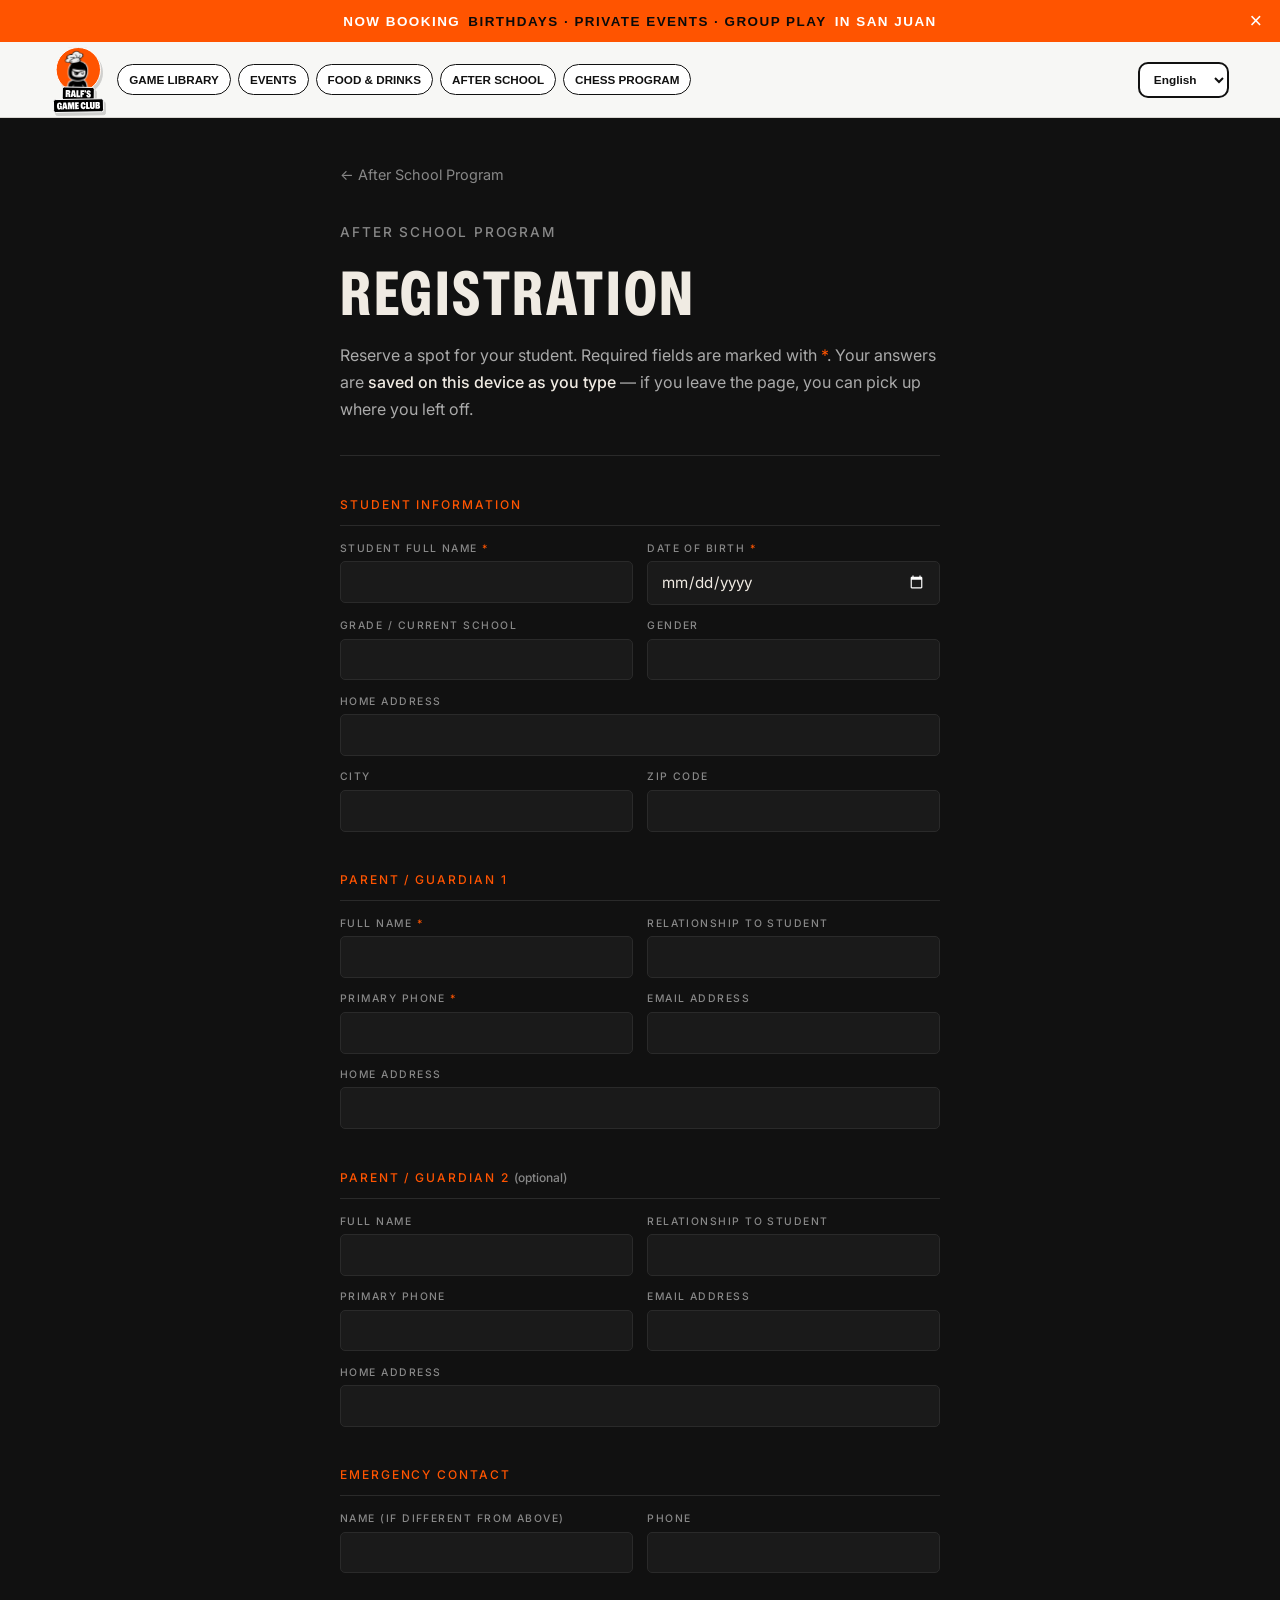
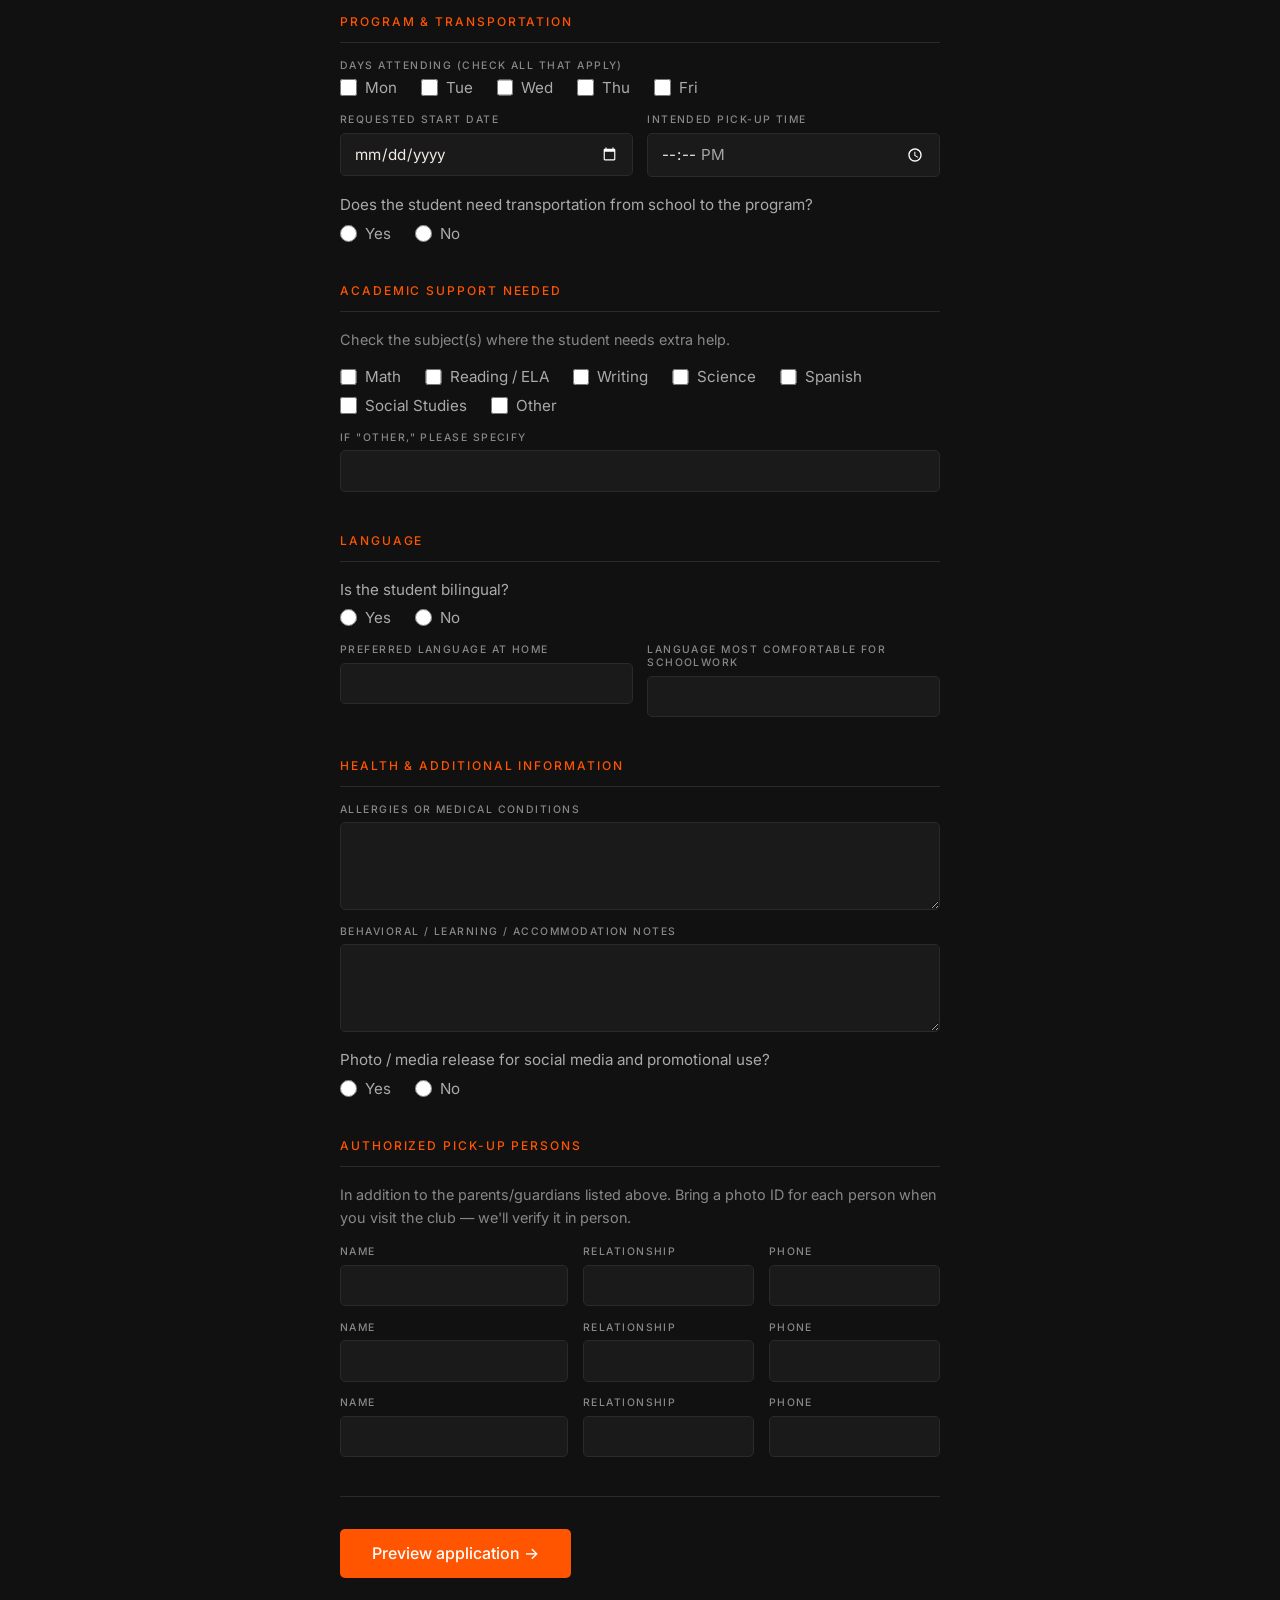
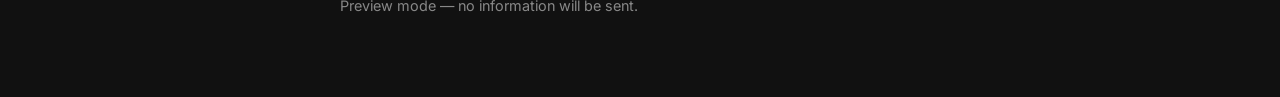
==== commit 3f7a8fa4: "Refine programs reservations and event pages" ====
--- a/after-school-apply.html
+++ b/after-school-apply.html
@@ -1,11 +1,704 @@
-<!doctype html>
+<!DOCTYPE html>
 <html lang="en">
 <head>
-  <meta charset="utf-8">
-  <meta name="viewport" content="width=device-width,initial-scale=1">
-  <meta http-equiv="refresh" content="0;url=visit.html">
-  <title>Opening Hours & Address — Ralf's Game Club</title>
-  <script>location.replace('visit.html')</script>
+  <meta charset="UTF-8" />
+  <meta name="viewport" content="width=device-width, initial-scale=1.0" />
+  <title>Registration — After School Program — Ralf's Game Club</title>
+  <link rel="icon" href="assets/images/favicon.svg" type="image/svg+xml" />
+  <link rel="stylesheet" href="subpage-brand.css" />
+  <link rel="preconnect" href="https://fonts.googleapis.com" />
+  <link rel="preconnect" href="https://fonts.gstatic.com" crossorigin />
+  <link href="https://fonts.googleapis.com/css2?family=Inter:wght@400;500&display=swap" rel="stylesheet" />
+  <style>
+    @font-face {
+      font-family: 'OGC';
+      src: url('assets/fonts/OldschoolGroteskCondensed.ttf') format('truetype');
+      font-display: swap;
+    }
+
+    *, *::before, *::after { box-sizing: border-box; margin: 0; padding: 0; }
+
+    [hidden] { display: none !important; }
+
+    :root {
+      --orange: #ff5400;
+      --bg:     #111;
+      --surface:#1a1a1a;
+      --text:   #f0ebe3;
+      --body:   #aaa;
+      --muted:  #888;
+      --border: #2a2a2a;
+      --heading-font: 'OGC', 'Arial Narrow', sans-serif;
+      --body-font:    'Inter', system-ui, sans-serif;
+    }
+
+    body {
+      font-family: var(--body-font);
+      background: var(--bg);
+      color: var(--text);
+      min-height: 100vh;
+    }
+
+    /* ── Tab nav ── */
+    .tab-bar {
+      background: var(--surface);
+      border-bottom: 1px solid var(--border);
+    }
+
+    .tab-row {
+      display: flex;
+      justify-content: center;
+      gap: clamp(1rem, 5vw, 2.5rem);
+      padding: 0 1rem;
+    }
+
+    .tab {
+      font-size: 0.8rem;
+      font-weight: 500;
+      letter-spacing: 0.12em;
+      text-transform: uppercase;
+      color: var(--muted);
+      text-decoration: none;
+      padding: 1rem 0.2rem;
+      border-bottom: 2px solid transparent;
+      transition: color 0.2s, border-color 0.2s;
+      white-space: nowrap;
+    }
+
+    .tab:hover { color: var(--text); }
+
+    .tab.active {
+      color: var(--text);
+      border-bottom-color: var(--orange);
+    }
+
+    main { padding: 3rem 2rem 5rem; }
+
+    .wrap {
+      width: 100%;
+      max-width: 600px;
+      margin: 0 auto;
+      display: flex;
+      flex-direction: column;
+      gap: 2.4rem;
+    }
+
+    /* ── Page header ── */
+    .page-header {
+      display: flex;
+      flex-direction: column;
+      gap: 1.2rem;
+      border-bottom: 1px solid var(--border);
+      padding-bottom: 2rem;
+    }
+
+    .eyebrow {
+      font-size: 0.85rem;
+      font-weight: 500;
+      letter-spacing: 0.14em;
+      text-transform: uppercase;
+      color: var(--muted);
+    }
+
+    h1 {
+      font-family: var(--heading-font);
+      font-size: clamp(2.8rem, 8vw, 4rem);
+      line-height: 0.92;
+      letter-spacing: 0.04em;
+      text-transform: uppercase;
+      color: var(--text);
+    }
+
+    p {
+      font-size: 1rem;
+      line-height: 1.7;
+      color: var(--body);
+    }
+
+    p strong { color: var(--text); font-weight: 500; }
+
+    .back-link {
+      display: inline-flex;
+      align-items: center;
+      gap: 0.4rem;
+      text-decoration: none;
+      color: var(--muted);
+      font-size: 0.9rem;
+      align-self: flex-start;
+      transition: color 0.2s;
+    }
+
+    .back-link:hover { color: var(--orange); }
+
+    .draft-note {
+      font-size: 0.85rem;
+      color: var(--orange);
+    }
+
+    /* ── Form sections ── */
+    form {
+      display: flex;
+      flex-direction: column;
+      gap: 2.4rem;
+    }
+
+    .form-section {
+      display: flex;
+      flex-direction: column;
+      gap: 1rem;
+    }
+
+    .section-label {
+      font-size: 0.75rem;
+      font-weight: 500;
+      letter-spacing: 0.16em;
+      text-transform: uppercase;
+      color: var(--orange);
+      padding-bottom: 0.6rem;
+      border-bottom: 1px solid var(--border);
+    }
+
+    .section-note {
+      font-size: 0.9rem;
+      line-height: 1.6;
+      color: var(--muted);
+    }
+
+    .grid {
+      display: grid;
+      grid-template-columns: 1fr 1fr;
+      gap: 0.9rem;
+    }
+
+    .grid-3 {
+      display: grid;
+      grid-template-columns: 1.6fr 1.2fr 1.2fr;
+      gap: 0.9rem;
+    }
+
+    .full { grid-column: 1 / -1; }
+
+    .field {
+      display: flex;
+      flex-direction: column;
+      gap: 0.4rem;
+    }
+
+    .field > label {
+      font-size: 0.65rem;
+      font-weight: 500;
+      letter-spacing: 0.14em;
+      text-transform: uppercase;
+      color: var(--muted);
+    }
+
+    .req { color: var(--orange); }
+
+    input[type="text"],
+    input[type="tel"],
+    input[type="email"],
+    input[type="date"],
+    input[type="time"],
+    textarea {
+      width: 100%;
+      background: var(--surface);
+      border: 1px solid var(--border);
+      border-radius: 5px;
+      padding: 0.65rem 0.8rem;
+      font-family: var(--body-font);
+      font-size: 0.95rem;
+      color: var(--text);
+    }
+
+    input[type="date"],
+    input[type="time"] { color-scheme: dark; }
+
+    input:focus,
+    textarea:focus {
+      outline: none;
+      border-color: var(--orange);
+    }
+
+    input::placeholder,
+    textarea::placeholder { color: #666; }
+
+    textarea { min-height: 5.5rem; resize: vertical; }
+
+    .question {
+      font-size: 0.95rem;
+      line-height: 1.6;
+      color: var(--body);
+    }
+
+    .choice-row {
+      display: flex;
+      flex-wrap: wrap;
+      gap: 0.6rem 1.5rem;
+    }
+
+    .choice {
+      display: inline-flex;
+      align-items: center;
+      gap: 0.5rem;
+      font-size: 0.95rem;
+      color: var(--body);
+      cursor: pointer;
+    }
+
+    .choice input {
+      accent-color: var(--orange);
+      width: 1.05rem;
+      height: 1.05rem;
+      cursor: pointer;
+    }
+
+    /* ── Submit ── */
+    .submit-wrap {
+      border-top: 1px solid var(--border);
+      padding-top: 2rem;
+      display: flex;
+      flex-direction: column;
+      gap: 1rem;
+    }
+
+    .submit-btn {
+      display: inline-block;
+      align-self: flex-start;
+      background: var(--orange);
+      color: #fff;
+      border: none;
+      cursor: pointer;
+      font-family: var(--body-font);
+      font-size: 1rem;
+      font-weight: 500;
+      padding: 0.9rem 2rem;
+      border-radius: 5px;
+      transition: opacity 0.15s;
+    }
+
+    .submit-btn:hover { opacity: 0.85; }
+    .submit-btn:disabled { opacity: 0.5; cursor: default; }
+
+    .form-status {
+      font-size: 0.9rem;
+      line-height: 1.6;
+      color: var(--muted);
+    }
+
+    .form-status.error { color: #e4694a; }
+
+    /* ── Success panel ── */
+    .success-panel {
+      background: var(--surface);
+      border: 1px solid var(--border);
+      border-radius: 6px;
+      padding: 2rem;
+      display: flex;
+      flex-direction: column;
+      gap: 0.9rem;
+    }
+
+    .success-panel h2 {
+      font-family: var(--heading-font);
+      font-size: 2rem;
+      line-height: 0.92;
+      letter-spacing: 0.04em;
+      text-transform: uppercase;
+      color: var(--text);
+    }
+
+    .success-panel .rule {
+      width: 32px;
+      height: 2px;
+      background: var(--orange);
+    }
+
+    .success-panel a {
+      color: var(--text);
+      font-weight: 500;
+      text-decoration: none;
+    }
+
+    .success-panel a:hover { color: var(--orange); }
+
+    /* ── Responsive ── */
+    @media (max-width: 480px) {
+      main { padding: 2.5rem 1.5rem 4rem; }
+      .grid, .grid-3 { grid-template-columns: 1fr; }
+      .submit-btn { display: block; align-self: stretch; text-align: center; }
+    }
+  </style>
+  <link rel="stylesheet" href="site-header.css">
+  <script src="site-header.js" defer></script>
 </head>
-<body><p><a href="visit.html">View Ralf's opening hours and address</a></p></body>
+<body>
+
+  <header class="subpage-bar"><a class="subpage-logo" href="index.html" aria-label="Return to Ralf's Game Club home"><img src="assets/images/Ralfs Game Club Logo.svg" alt="Ralf's Game Club"></a></header>
+
+  <main>
+    <div class="wrap">
+
+      <a class="back-link" href="after-school.html">← After School Program</a>
+
+      <div class="page-header">
+        <p class="eyebrow">After School Program</p>
+        <h1>Registration</h1>
+        <p>Reserve a spot for your student. Required fields are marked with <span class="req">*</span>.
+        Your answers are <strong>saved on this device as you type</strong> — if you leave the page, you can pick up where you left off.</p>
+        <p class="draft-note" id="draft-note" hidden>Welcome back — your saved answers were restored.</p>
+      </div>
+
+      <div class="success-panel" id="success-panel" hidden>
+        <h2>Application received</h2>
+        <div class="rule"></div>
+        <p>Thank you — we have your registration and will be in touch soon to confirm your student's spot. Everyone's welcome at the table.</p>
+        <a href="after-school.html">← Back to the After School Program</a>
+      </div>
+
+      <form id="application-form" novalidate>
+
+        <div class="form-section">
+          <p class="section-label">Student information</p>
+          <div class="grid">
+            <div class="field">
+              <label for="student_name">Student full name <span class="req">*</span></label>
+              <input type="text" id="student_name" name="student_name" autocomplete="off" required />
+            </div>
+            <div class="field">
+              <label for="student_dob">Date of birth <span class="req">*</span></label>
+              <input type="date" id="student_dob" name="student_dob" required />
+            </div>
+            <div class="field">
+              <label for="student_grade_school">Grade / current school</label>
+              <input type="text" id="student_grade_school" name="student_grade_school" />
+            </div>
+            <div class="field">
+              <label for="student_gender">Gender</label>
+              <input type="text" id="student_gender" name="student_gender" />
+            </div>
+            <div class="field full">
+              <label for="student_address">Home address</label>
+              <input type="text" id="student_address" name="student_address" />
+            </div>
+            <div class="field">
+              <label for="student_city">City</label>
+              <input type="text" id="student_city" name="student_city" />
+            </div>
+            <div class="field">
+              <label for="student_zip">ZIP code</label>
+              <input type="text" id="student_zip" name="student_zip" inputmode="numeric" />
+            </div>
+          </div>
+        </div>
+
+        <div class="form-section">
+          <p class="section-label">Parent / Guardian 1</p>
+          <div class="grid">
+            <div class="field">
+              <label for="g1_name">Full name <span class="req">*</span></label>
+              <input type="text" id="g1_name" name="g1_name" required />
+            </div>
+            <div class="field">
+              <label for="g1_relationship">Relationship to student</label>
+              <input type="text" id="g1_relationship" name="g1_relationship" />
+            </div>
+            <div class="field">
+              <label for="g1_phone">Primary phone <span class="req">*</span></label>
+              <input type="tel" id="g1_phone" name="g1_phone" required />
+            </div>
+            <div class="field">
+              <label for="g1_email">Email address</label>
+              <input type="email" id="g1_email" name="g1_email" />
+            </div>
+            <div class="field full">
+              <label for="g1_address">Home address</label>
+              <input type="text" id="g1_address" name="g1_address" />
+            </div>
+          </div>
+        </div>
+
+        <div class="form-section">
+          <p class="section-label">Parent / Guardian 2 <span style="color:var(--muted); letter-spacing:normal; text-transform:none;">(optional)</span></p>
+          <div class="grid">
+            <div class="field">
+              <label for="g2_name">Full name</label>
+              <input type="text" id="g2_name" name="g2_name" />
+            </div>
+            <div class="field">
+              <label for="g2_relationship">Relationship to student</label>
+              <input type="text" id="g2_relationship" name="g2_relationship" />
+            </div>
+            <div class="field">
+              <label for="g2_phone">Primary phone</label>
+              <input type="tel" id="g2_phone" name="g2_phone" />
+            </div>
+            <div class="field">
+              <label for="g2_email">Email address</label>
+              <input type="email" id="g2_email" name="g2_email" />
+            </div>
+            <div class="field full">
+              <label for="g2_address">Home address</label>
+              <input type="text" id="g2_address" name="g2_address" />
+            </div>
+          </div>
+        </div>
+
+        <div class="form-section">
+          <p class="section-label">Emergency contact</p>
+          <div class="grid">
+            <div class="field">
+              <label for="ec_name">Name (if different from above)</label>
+              <input type="text" id="ec_name" name="ec_name" />
+            </div>
+            <div class="field">
+              <label for="ec_phone">Phone</label>
+              <input type="tel" id="ec_phone" name="ec_phone" />
+            </div>
+          </div>
+        </div>
+
+        <div class="form-section">
+          <p class="section-label">Program &amp; transportation</p>
+          <div class="field">
+            <label>Days attending (check all that apply)</label>
+            <div class="choice-row">
+              <label class="choice"><input type="checkbox" name="day_mon" /> Mon</label>
+              <label class="choice"><input type="checkbox" name="day_tue" /> Tue</label>
+              <label class="choice"><input type="checkbox" name="day_wed" /> Wed</label>
+              <label class="choice"><input type="checkbox" name="day_thu" /> Thu</label>
+              <label class="choice"><input type="checkbox" name="day_fri" /> Fri</label>
+            </div>
+          </div>
+          <div class="grid">
+            <div class="field">
+              <label for="start_date">Requested start date</label>
+              <input type="date" id="start_date" name="start_date" />
+            </div>
+            <div class="field">
+              <label for="pickup_time">Intended pick-up time</label>
+              <input type="time" id="pickup_time" name="pickup_time" min="15:00" max="18:30" />
+            </div>
+          </div>
+          <div class="field">
+            <p class="question">Does the student need transportation from school to the program?</p>
+            <div class="choice-row">
+              <label class="choice"><input type="radio" name="transportation" value="Yes" /> Yes</label>
+              <label class="choice"><input type="radio" name="transportation" value="No" /> No</label>
+            </div>
+          </div>
+        </div>
+
+        <div class="form-section">
+          <p class="section-label">Academic support needed</p>
+          <p class="section-note">Check the subject(s) where the student needs extra help.</p>
+          <div class="choice-row">
+            <label class="choice"><input type="checkbox" name="subj_math" /> Math</label>
+            <label class="choice"><input type="checkbox" name="subj_reading" /> Reading / ELA</label>
+            <label class="choice"><input type="checkbox" name="subj_writing" /> Writing</label>
+            <label class="choice"><input type="checkbox" name="subj_science" /> Science</label>
+            <label class="choice"><input type="checkbox" name="subj_spanish" /> Spanish</label>
+            <label class="choice"><input type="checkbox" name="subj_social" /> Social Studies</label>
+            <label class="choice"><input type="checkbox" name="subj_other" /> Other</label>
+          </div>
+          <div class="field">
+            <label for="subj_other_text">If "other," please specify</label>
+            <input type="text" id="subj_other_text" name="subj_other_text" />
+          </div>
+        </div>
+
+        <div class="form-section">
+          <p class="section-label">Language</p>
+          <div class="field">
+            <p class="question">Is the student bilingual?</p>
+            <div class="choice-row">
+              <label class="choice"><input type="radio" name="bilingual" value="Yes" /> Yes</label>
+              <label class="choice"><input type="radio" name="bilingual" value="No" /> No</label>
+            </div>
+          </div>
+          <div class="grid">
+            <div class="field">
+              <label for="lang_home">Preferred language at home</label>
+              <input type="text" id="lang_home" name="lang_home" />
+            </div>
+            <div class="field">
+              <label for="lang_school">Language most comfortable for schoolwork</label>
+              <input type="text" id="lang_school" name="lang_school" />
+            </div>
+          </div>
+        </div>
+
+        <div class="form-section">
+          <p class="section-label">Health &amp; additional information</p>
+          <div class="grid">
+            <div class="field full">
+              <label for="health_allergies">Allergies or medical conditions</label>
+              <textarea id="health_allergies" name="health_allergies"></textarea>
+            </div>
+            <div class="field full">
+              <label for="health_notes">Behavioral / learning / accommodation notes</label>
+              <textarea id="health_notes" name="health_notes"></textarea>
+            </div>
+          </div>
+          <div class="field">
+            <p class="question">Photo / media release for social media and promotional use?</p>
+            <div class="choice-row">
+              <label class="choice"><input type="radio" name="media_release" value="Yes" /> Yes</label>
+              <label class="choice"><input type="radio" name="media_release" value="No" /> No</label>
+            </div>
+          </div>
+        </div>
+
+        <div class="form-section">
+          <p class="section-label">Authorized pick-up persons</p>
+          <p class="section-note">In addition to the parents/guardians listed above. Bring a photo ID for each person when you visit the club — we'll verify it in person.</p>
+          <div class="grid-3">
+            <div class="field">
+              <label for="pickup1_name">Name</label>
+              <input type="text" id="pickup1_name" name="pickup1_name" />
+            </div>
+            <div class="field">
+              <label for="pickup1_rel">Relationship</label>
+              <input type="text" id="pickup1_rel" name="pickup1_rel" />
+            </div>
+            <div class="field">
+              <label for="pickup1_phone">Phone</label>
+              <input type="tel" id="pickup1_phone" name="pickup1_phone" />
+            </div>
+            <div class="field">
+              <label for="pickup2_name">Name</label>
+              <input type="text" id="pickup2_name" name="pickup2_name" />
+            </div>
+            <div class="field">
+              <label for="pickup2_rel">Relationship</label>
+              <input type="text" id="pickup2_rel" name="pickup2_rel" />
+            </div>
+            <div class="field">
+              <label for="pickup2_phone">Phone</label>
+              <input type="tel" id="pickup2_phone" name="pickup2_phone" />
+            </div>
+            <div class="field">
+              <label for="pickup3_name">Name</label>
+              <input type="text" id="pickup3_name" name="pickup3_name" />
+            </div>
+            <div class="field">
+              <label for="pickup3_rel">Relationship</label>
+              <input type="text" id="pickup3_rel" name="pickup3_rel" />
+            </div>
+            <div class="field">
+              <label for="pickup3_phone">Phone</label>
+              <input type="tel" id="pickup3_phone" name="pickup3_phone" />
+            </div>
+          </div>
+        </div>
+
+        <div class="submit-wrap">
+          <button type="submit" class="submit-btn" id="submit-btn">Preview application →</button>
+          <p class="form-status" id="form-status" role="status" aria-live="polite">Preview mode — no information will be sent.</p>
+        </div>
+
+      </form>
+
+    </div>
+  </main>
+
+  <script>
+    (function () {
+      var STORAGE_KEY = 'rgc-after-school-application';
+      var form = document.getElementById('application-form');
+      var draftNote = document.getElementById('draft-note');
+      var successPanel = document.getElementById('success-panel');
+      var submitBtn = document.getElementById('submit-btn');
+      var statusEl = document.getElementById('form-status');
+
+      /* ── Draft persistence ── */
+      function snapshot() {
+        var data = {};
+        Array.prototype.forEach.call(form.elements, function (el) {
+          if (!el.name) return;
+          if (el.type === 'checkbox') data[el.name] = el.checked;
+          else if (el.type === 'radio') { if (el.checked) data[el.name] = el.value; }
+          else data[el.name] = el.value;
+        });
+        return data;
+      }
+
+      function saveDraft() {
+        try { localStorage.setItem(STORAGE_KEY, JSON.stringify(snapshot())); } catch (e) {}
+      }
+
+      function restoreDraft() {
+        var saved;
+        try { saved = JSON.parse(localStorage.getItem(STORAGE_KEY) || 'null'); } catch (e) {}
+        if (!saved) return;
+        var restoredAny = false;
+        Array.prototype.forEach.call(form.elements, function (el) {
+          if (!el.name || !(el.name in saved)) return;
+          if (el.type === 'checkbox') {
+            el.checked = !!saved[el.name];
+            if (el.checked) restoredAny = true;
+          } else if (el.type === 'radio') {
+            el.checked = (el.value === saved[el.name]);
+            if (el.checked) restoredAny = true;
+          } else {
+            el.value = saved[el.name] || '';
+            if (el.value) restoredAny = true;
+          }
+        });
+        if (restoredAny) draftNote.hidden = false;
+      }
+
+      form.addEventListener('input', saveDraft);
+      form.addEventListener('change', saveDraft);
+      restoreDraft();
+
+      /* ── Formatting helpers ── */
+      function fmtDate(iso) {
+        if (!iso) return '';
+        var p = iso.split('-');
+        return p.length === 3 ? p[1] + '/' + p[2] + '/' + p[0] : iso;
+      }
+
+      function fmtTime(t) {
+        if (!t) return '';
+        var p = t.split(':');
+        var h = parseInt(p[0], 10);
+        var ap = h >= 12 ? 'PM' : 'AM';
+        h = h % 12 || 12;
+        return h + ':' + p[1] + ' ' + ap;
+      }
+
+      function val(name) {
+        var el = form.elements[name];
+        return el ? el.value.trim() : '';
+      }
+
+      function radio(name) {
+        var el = form.querySelector('input[name="' + name + '"]:checked');
+        return el ? el.value : '';
+      }
+
+      function checkedList(pairs) {
+        return pairs.filter(function (p) { return form.elements[p[0]].checked; })
+                    .map(function (p) { return p[1]; })
+                    .join(', ');
+      }
+
+      function pickupRow(n) {
+        var parts = [val('pickup' + n + '_name'), val('pickup' + n + '_rel'), val('pickup' + n + '_phone')];
+        return parts.some(Boolean) ? parts.join(' — ') : '';
+      }
+
+      /* ── Preview-only submit ── */
+      form.addEventListener('submit', function (e) {
+        e.preventDefault();
+        if (!form.reportValidity()) return;
+        submitBtn.disabled = true;
+        submitBtn.textContent = 'Preview complete';
+        statusEl.classList.remove('error');
+        statusEl.textContent = 'Preview only — your application has not been sent. Online submission will be enabled after final approval.';
+      });
+    })();
+  </script>
+
+</body>
 </html>
--- a/subpage-brand.css
+++ b/subpage-brand.css
@@ -0,0 +1,5 @@
+.subpage-bar{min-height:82px;display:flex;align-items:center;padding:0 clamp(18px,4vw,64px);background:#f7f7f5;border-top:3px solid #ff5400;border-bottom:1px solid #d9d7d2;position:relative;z-index:20}
+.subpage-logo{display:flex;align-items:center;width:max-content}
+.subpage-logo img{display:block;width:64px;height:72px;object-fit:contain;filter:drop-shadow(2px 3px 0 rgba(0,0,0,.18))}
+.subpage-bar .subpage-tools{margin-left:auto}
+@media(max-width:760px){.subpage-bar{min-height:72px;padding:0 16px}.subpage-logo img{width:50px;height:59px}}
--- a/site-header.css
+++ b/site-header.css
@@ -0,0 +1 @@
+.global-site-shell{position:sticky;top:0;z-index:1000;font-family:"DM Sans",Arial,sans-serif}.global-announcement{height:42px;background:#ff5400;color:#fff;display:flex;align-items:center;justify-content:center;text-align:center;font-size:.84rem;font-weight:800;letter-spacing:.11em;text-transform:uppercase;padding:0 50px;position:relative}.global-announcement strong{color:#0b0b0b;margin:0 .5rem}.global-announcement button{position:absolute;right:18px;top:50%;transform:translateY(-50%);border:0;background:transparent;color:#fff;font-size:1.35rem;cursor:pointer}.global-nav{height:76px;background:#f7f7f5;color:#111;display:flex;align-items:center;gap:12px;padding:0 clamp(18px,4vw,64px);border-bottom:1px solid #d9d7d2}.global-logo{display:flex;align-items:center;flex:0 0 auto}.global-logo img{display:block;width:54px;height:66px;object-fit:contain;filter:drop-shadow(2px 3px 0 rgba(0,0,0,.16))}.global-links{display:flex;align-items:center;gap:7px;min-width:0;overflow-x:auto;scrollbar-width:none}.global-links::-webkit-scrollbar{display:none}.global-links a{flex:0 0 auto;color:#111;text-decoration:none;border:1.5px solid #111;border-radius:999px;background:#fff;padding:8px 11px;font-size:.73rem;font-weight:900;text-transform:uppercase;white-space:nowrap}.global-links a:hover,.global-links a:focus-visible{background:#ff5400}.global-language{margin-left:auto;flex:0 0 auto;border:2px solid #111;border-radius:10px;background:#fff;color:#111;padding:8px 10px;font:800 .74rem "DM Sans",Arial,sans-serif;cursor:pointer}.subpage-bar{display:none!important}@media(max-width:700px){.global-announcement{height:44px;justify-content:flex-start;font-size:.62rem;padding:0 40px 0 12px;letter-spacing:.07em}.global-nav{height:70px;padding:0 10px;gap:7px}.global-logo img{width:45px;height:56px}.global-links{gap:5px}.global-links a{font-size:.61rem;padding:7px 8px}.global-language{max-width:82px;padding:7px 6px;font-size:.66rem}}
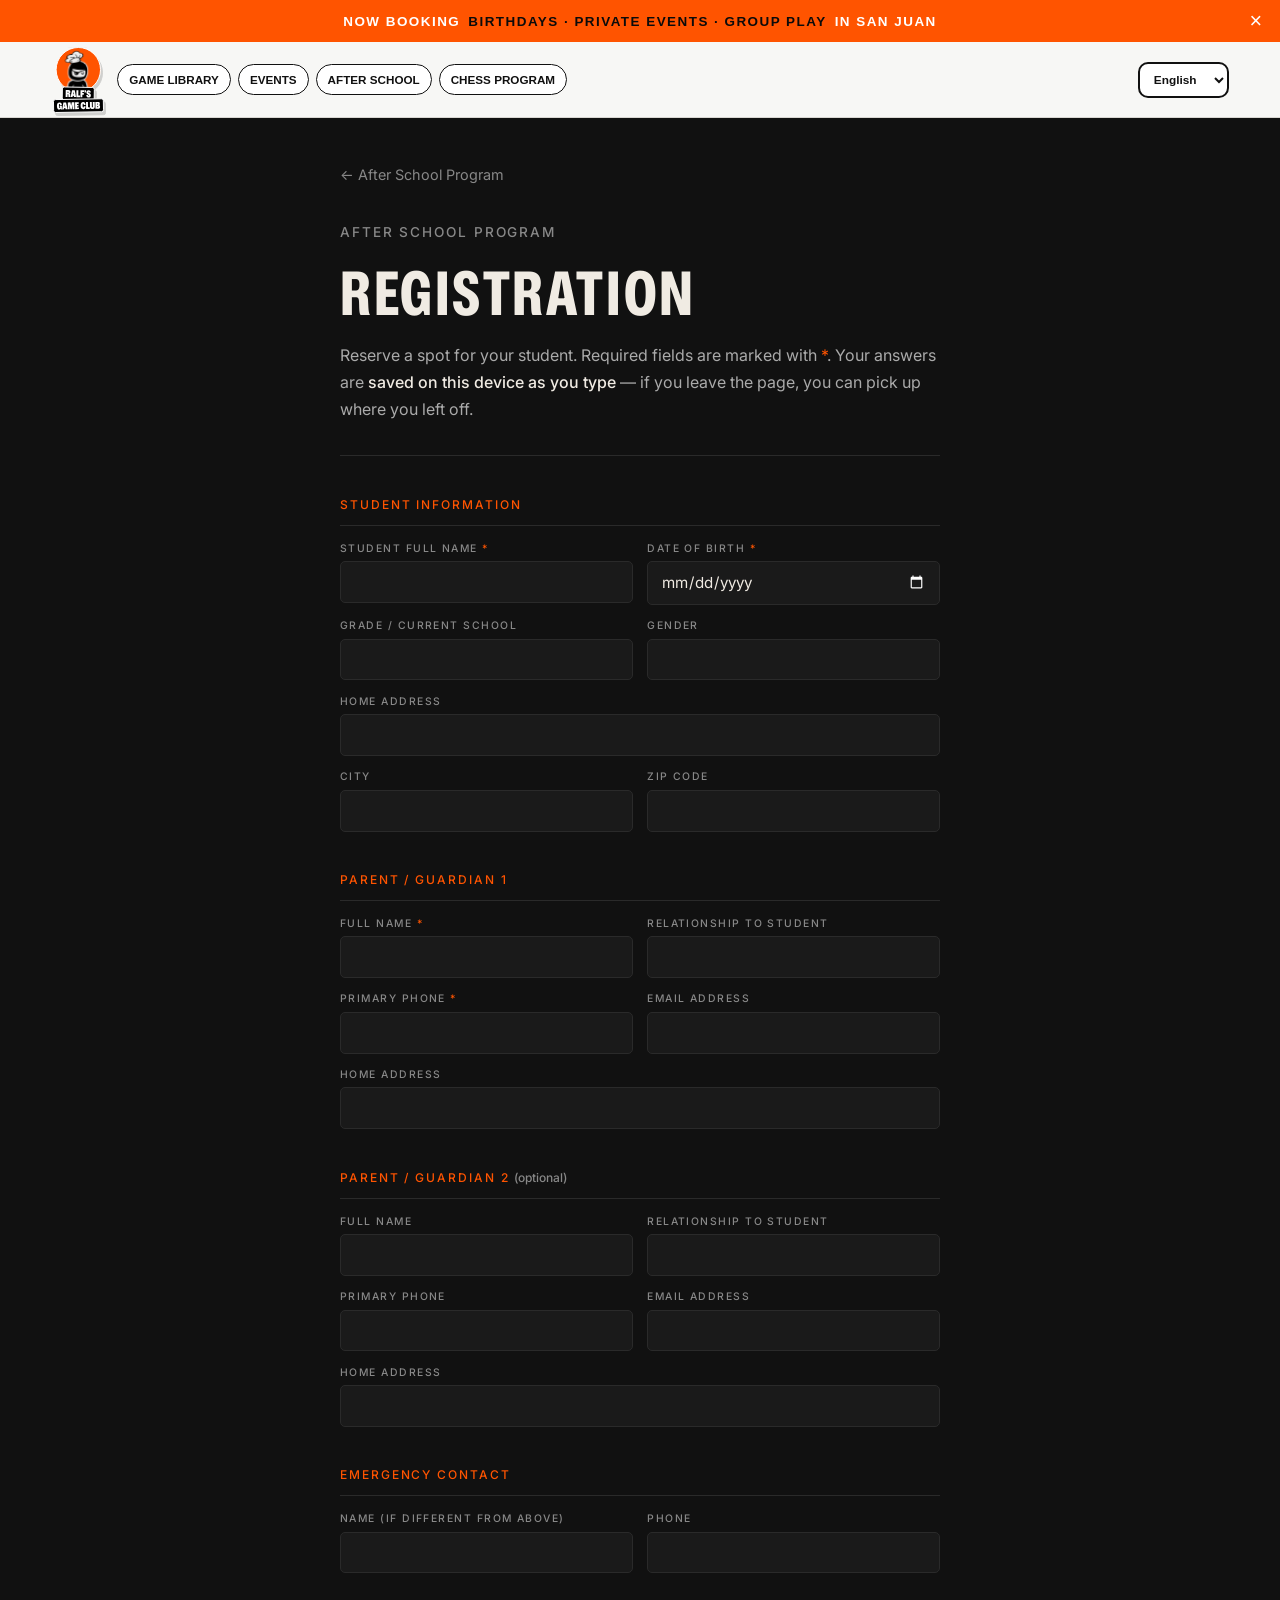
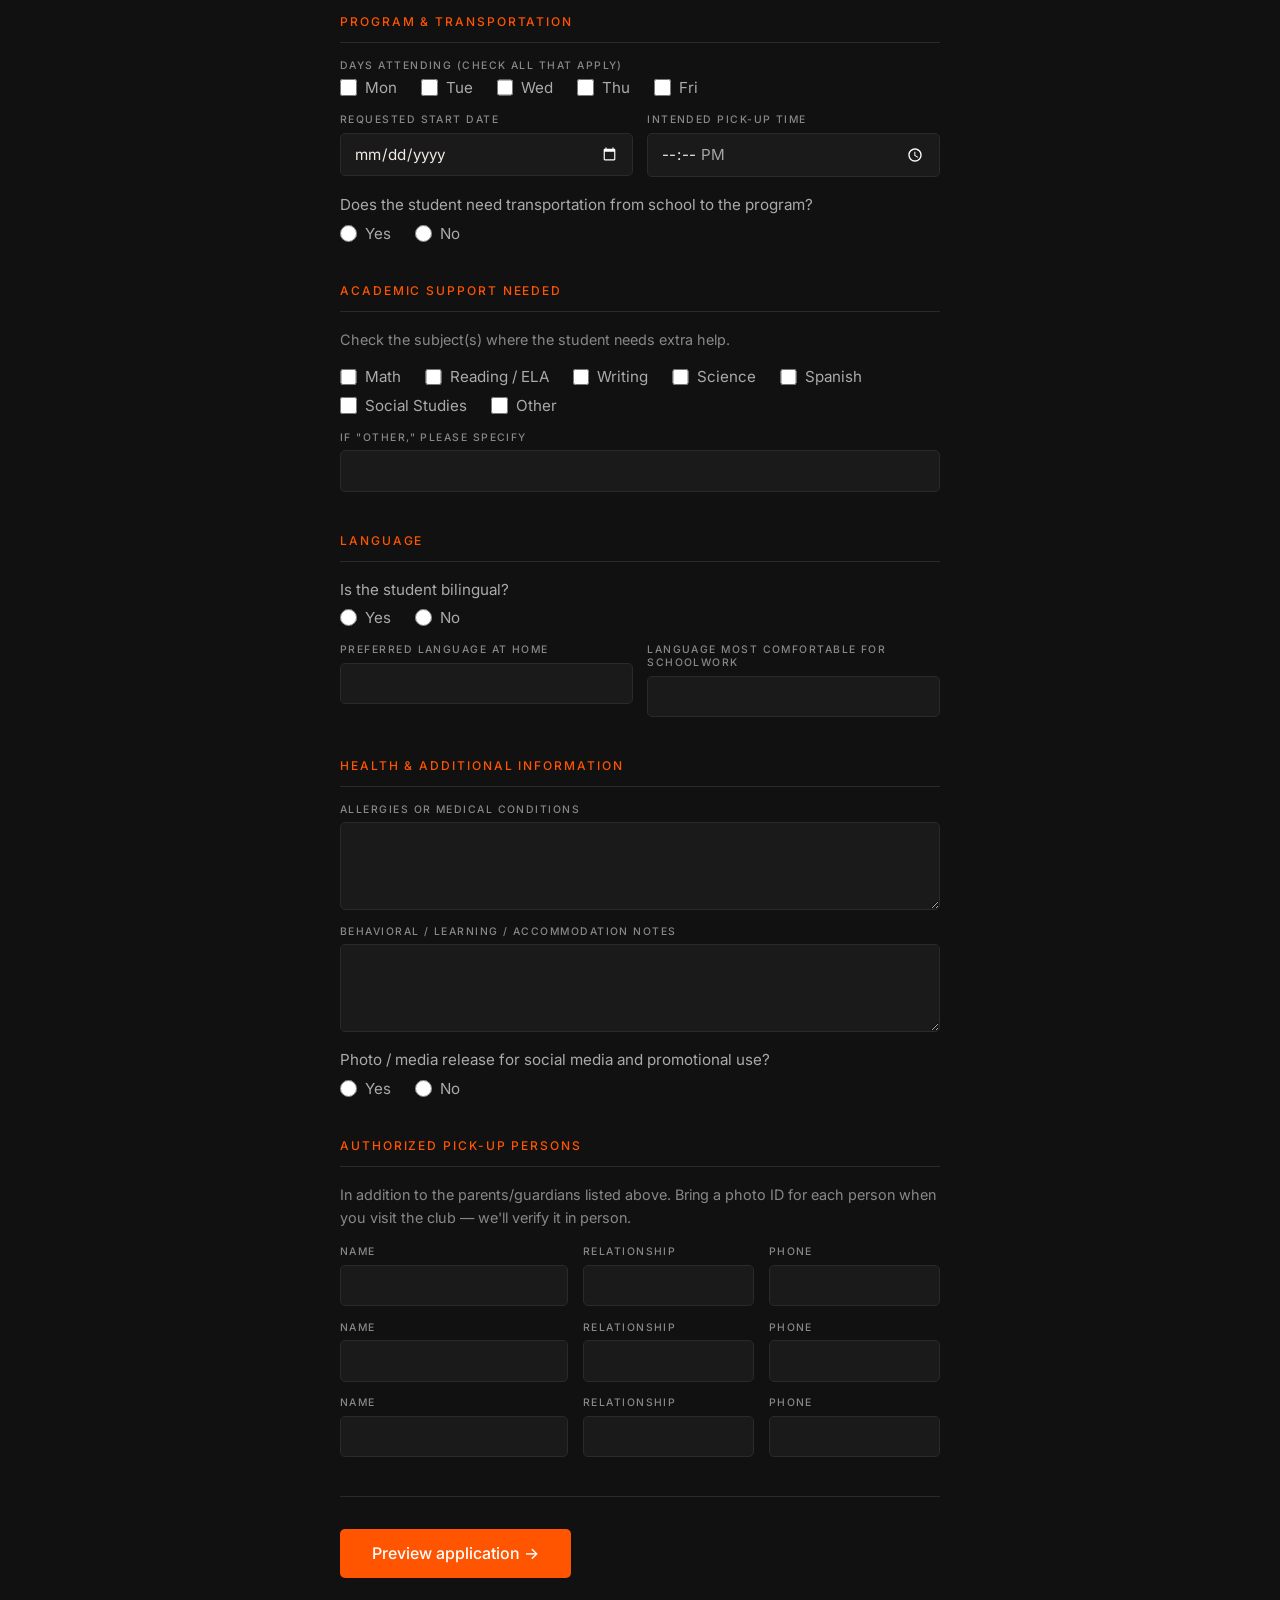
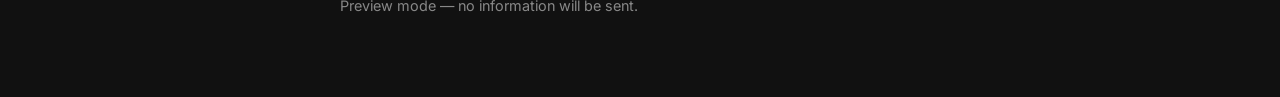
==== commit c03a0ae6: "Temporarily hide public food menu and package link" ====
--- a/after-school-apply.html
+++ b/after-school-apply.html
@@ -329,7 +329,7 @@
     }
   </style>
   <link rel="stylesheet" href="site-header.css">
-  <script src="site-header.js" defer></script>
+  <script src="site-header.js?v=20260921-hide-menu" defer></script>
 </head>
 <body>
 
